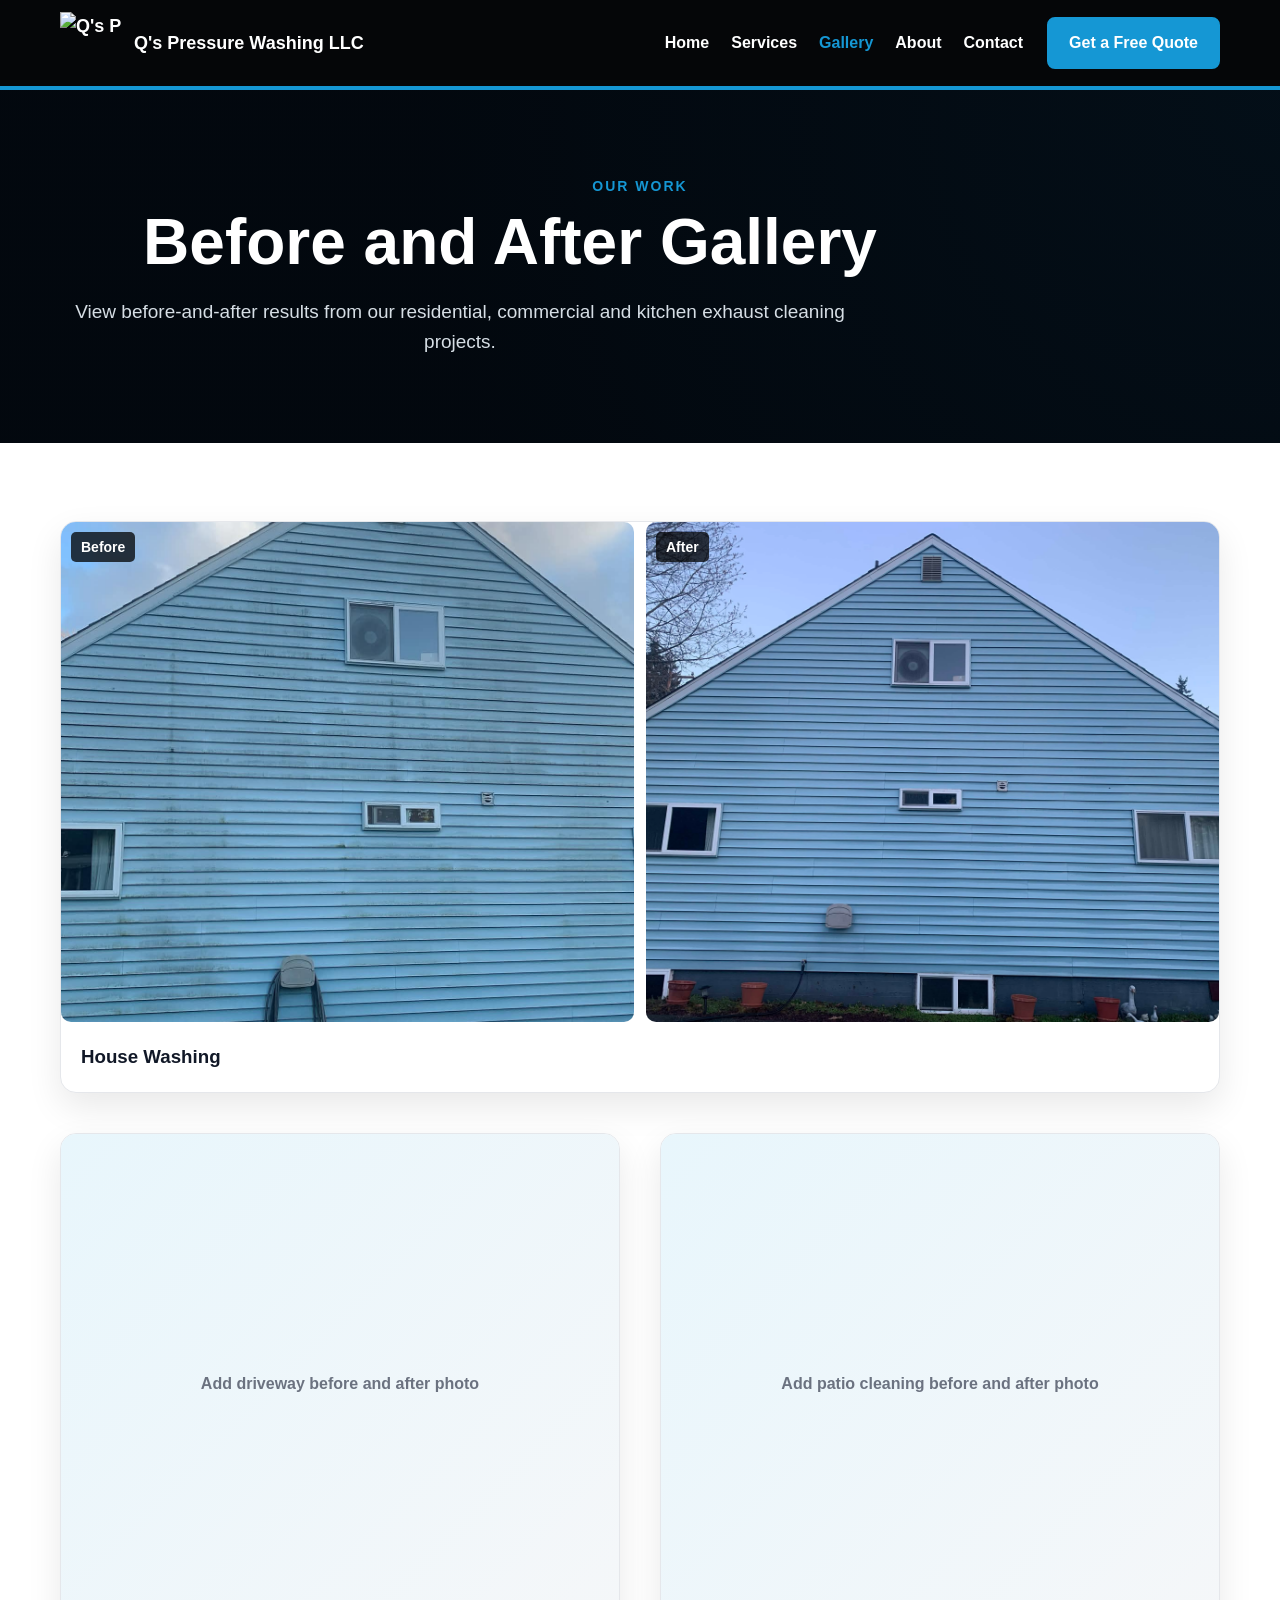
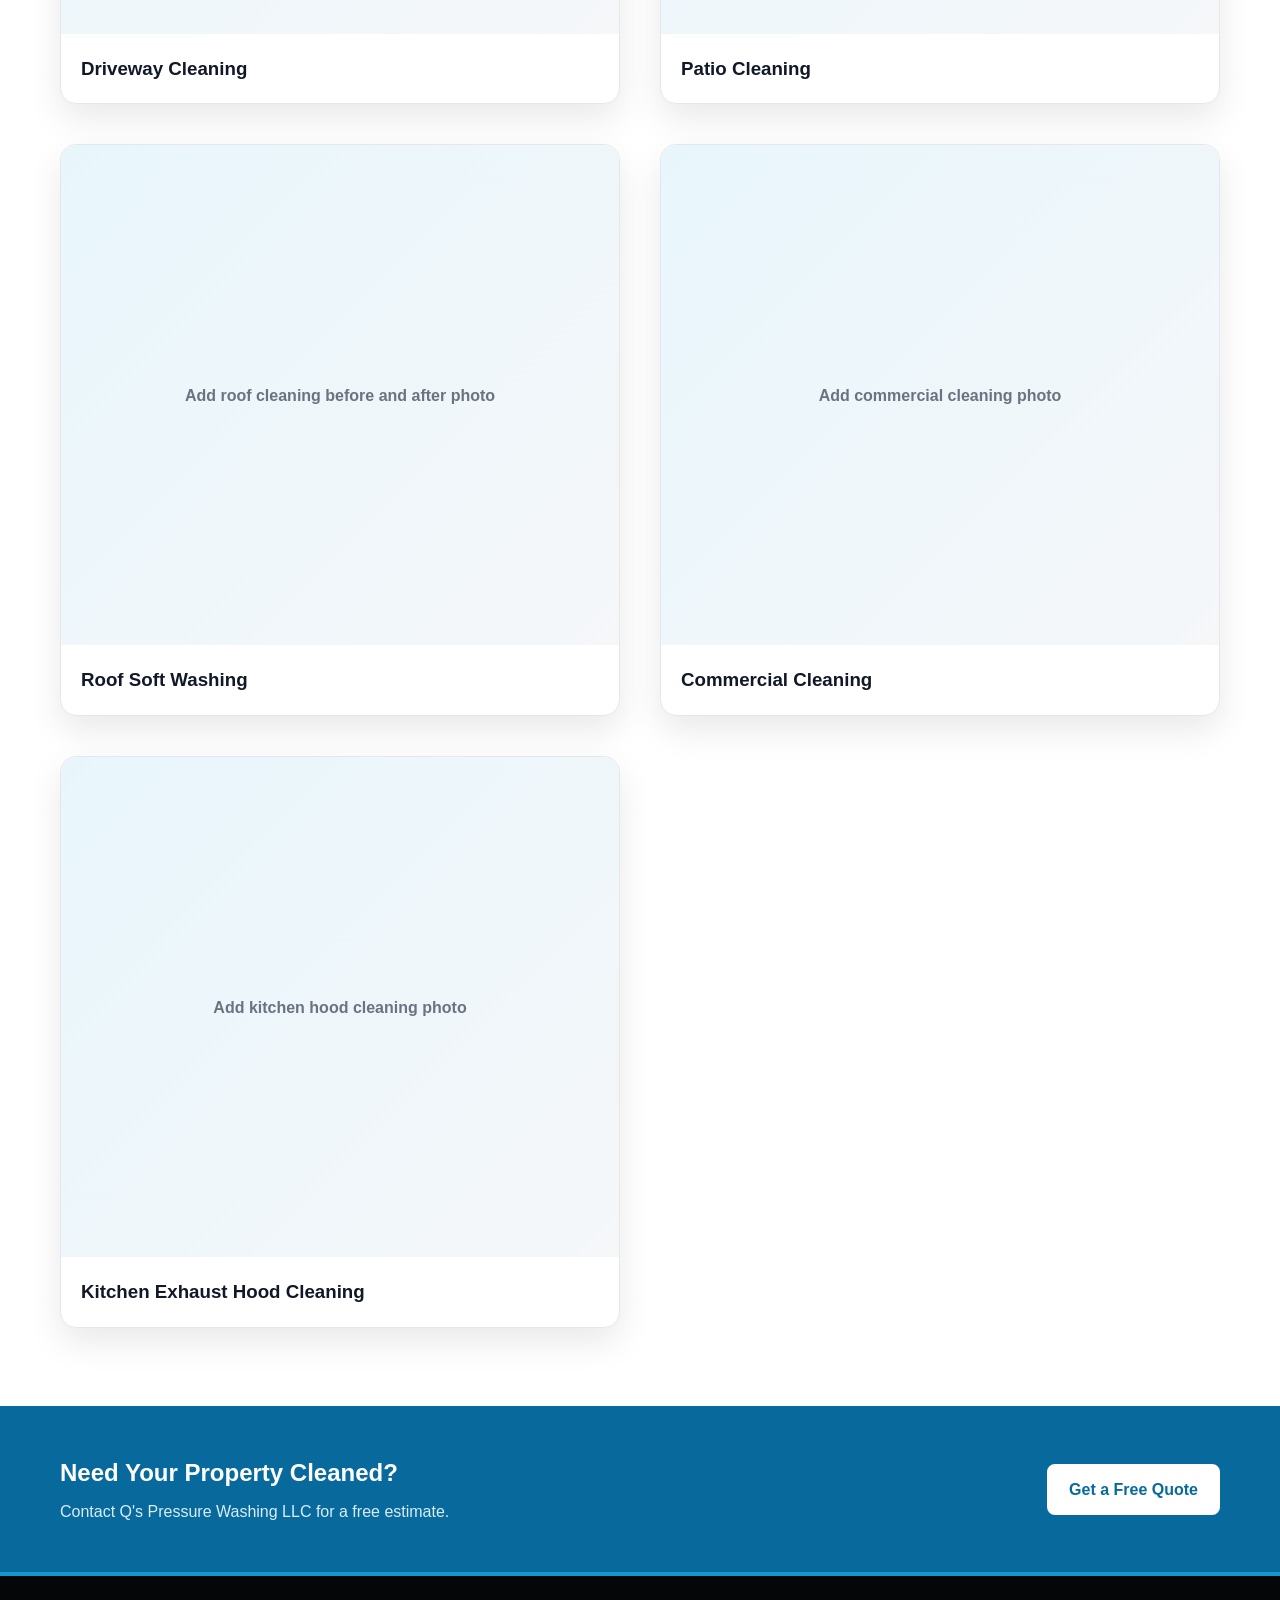
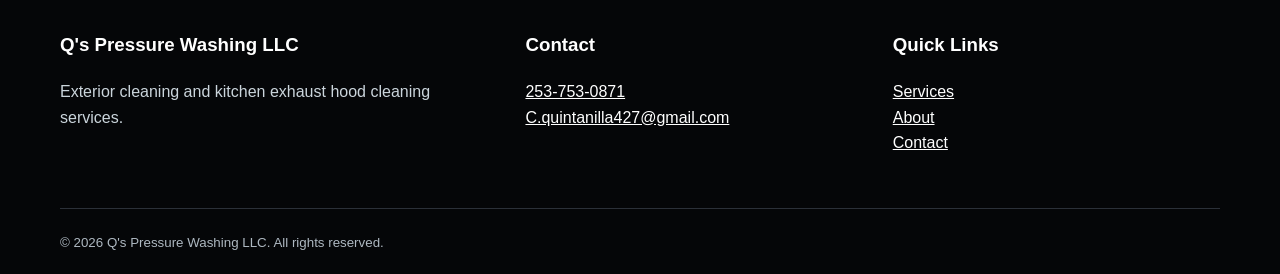
==== gallery.html @ d510ff69 "photo fix" ====
<!DOCTYPE html>
<html lang="en">
<head>
  <meta charset="UTF-8" />
  <meta name="viewport" content="width=device-width, initial-scale=1.0" />

  <title>Gallery | Q’s Pressure Washing LLC</title>

  <meta
    name="description"
    content="View residential, commercial, concrete and kitchen exhaust cleaning work from Q’s Pressure Washing LLC."
  />

  <link rel="stylesheet" href="styles.css" />
</head>

<body>

<header class="site-header">
  <div class="container nav-container">

    <a class="brand" href="index.html">
      <img src="images/logo.png" alt="Q's Pressure Washing LLC logo">
      <span>Q's Pressure Washing LLC</span>
    </a>

    <button class="menu-button" type="button">☰</button>

    <nav class="main-nav">
      <a href="index.html">Home</a>
      <a href="services.html">Services</a>
      <a class="active" href="gallery.html">Gallery</a>
      <a href="about.html">About</a>
      <a href="contact.html">Contact</a>
    </nav>

    <a class="btn primary header-quote" href="contact.html">
      Get a Free Quote
    </a>

  </div>
</header>

<main>

<section class="page-hero">
  <div class="container">
    <p class="eyebrow">OUR WORK</p>

    <h1>Before and After Gallery</h1>

    <p>
      View before-and-after results from our residential,
      commercial and kitchen exhaust cleaning projects.
    </p>
  </div>
</section>

<section class="section">

<div class="container">

<div class="gallery-grid">

    <!-- House Washing -->

    <article class="gallery-card">

        <div class="before-after">

            <div class="photo">
                <img
                    src="images/before-after/house-before.jpg"
                    alt="House before pressure washing">
                <span>Before</span>
            </div>

            <div class="photo">
                <img
                    src="images/before-after/house-after.jpg"
                    alt="House after pressure washing">
                <span>After</span>
            </div>

        </div>

        <h3>House Washing</h3>

    </article>

    <!-- Driveway -->

    <article class="gallery-card">

        <div class="gallery-placeholder">
            Add driveway before and after photo
        </div>

        <h3>Driveway Cleaning</h3>

    </article>

    <!-- Patio -->

    <article class="gallery-card">

        <div class="gallery-placeholder">
            Add patio cleaning before and after photo
        </div>

        <h3>Patio Cleaning</h3>

    </article>

    <!-- Roof -->

    <article class="gallery-card">

        <div class="gallery-placeholder">
            Add roof cleaning before and after photo
        </div>

        <h3>Roof Soft Washing</h3>

    </article>

    <!-- Commercial -->

    <article class="gallery-card">

        <div class="gallery-placeholder">
            Add commercial cleaning photo
        </div>

        <h3>Commercial Cleaning</h3>

    </article>

    <!-- Hood Cleaning -->

    <article class="gallery-card">

        <div class="gallery-placeholder">
            Add kitchen hood cleaning photo
        </div>

        <h3>Kitchen Exhaust Hood Cleaning</h3>

    </article>

</div>

</div>

</section>

<section class="cta-section">

<div class="container cta-content">

<div>
<h2>Need Your Property Cleaned?</h2>
<p>Contact Q's Pressure Washing LLC for a free estimate.</p>
</div>

<a class="btn primary" href="contact.html">
Get a Free Quote
</a>

</div>

</section>

</main>

<footer class="site-footer">

<div class="container footer-grid">

<div>
<h3>Q's Pressure Washing LLC</h3>
<p>
Exterior cleaning and kitchen exhaust hood cleaning services.
</p>
</div>

<div>
<h3>Contact</h3>

<p>
<a href="tel:2537530871">253-753-0871</a><br>

<a href="mailto:C.quintanilla427@gmail.com">
C.quintanilla427@gmail.com
</a>

</p>
</div>

<div>

<h3>Quick Links</h3>

<p>
<a href="services.html">Services</a><br>
<a href="about.html">About</a><br>
<a href="contact.html">Contact</a>
</p>

</div>

</div>

<div class="container footer-bottom">

<small>
© <span id="year"></span> Q's Pressure Washing LLC.
All rights reserved.
</small>

</div>

</footer>

<a class="mobile-call-button" href="tel:2537530871">
Call Now
</a>

<script src="script.js"></script>

</body>
</html>
---- styles.css ----
:root {
  --blue: #1597d4;
  --blue-dark: #086a9c;
  --blue-light: #e8f6fc;
  --black: #050608;
  --dark: #111827;
  --gray-dark: #374151;
  --gray: #6b7280;
  --gray-light: #e5e7eb;
  --background: #f5f7f9;
  --white: #ffffff;
  --shadow: 0 14px 35px rgba(0, 0, 0, 0.09);
}

* {
  box-sizing: border-box;
}

html {
  scroll-behavior: smooth;
}

body {
  margin: 0;
  background: var(--white);
  color: var(--dark);
  font-family: Arial, Helvetica, sans-serif;
  line-height: 1.6;
}

img {
  max-width: 100%;
  display: block;
}

a {
  color: inherit;
}

button,
input,
select,
textarea {
  font: inherit;
}

.container {
  width: min(1160px, 92%);
  margin: 0 auto;
}

.site-header {
  position: sticky;
  top: 0;
  z-index: 1000;
  background: var(--black);
  border-bottom: 4px solid var(--blue);
}

.nav-container {
  min-height: 86px;
  display: flex;
  align-items: center;
  gap: 24px;
}

.brand {
  display: flex;
  align-items: center;
  gap: 12px;
  color: var(--white);
  font-size: 18px;
  font-weight: 800;
  text-decoration: none;
  white-space: nowrap;
}

.brand img {
  width: 62px;
  height: 62px;
  object-fit: contain;
}

.main-nav {
  display: flex;
  align-items: center;
  gap: 22px;
  margin-left: auto;
}

.main-nav a {
  color: var(--white);
  font-weight: 700;
  text-decoration: none;
  transition: color 0.2s ease;
}

.main-nav a:hover,
.main-nav a.active {
  color: var(--blue);
}

.menu-button {
  display: none;
  margin-left: auto;
  padding: 8px 12px;
  border: 1px solid var(--gray-dark);
  border-radius: 8px;
  background: transparent;
  color: var(--white);
  font-size: 26px;
  cursor: pointer;
}

.btn {
  display: inline-flex;
  align-items: center;
  justify-content: center;
  min-height: 48px;
  padding: 11px 20px;
  border: 2px solid var(--blue);
  border-radius: 8px;
  background: transparent;
  color: var(--blue);
  font-weight: 800;
  text-align: center;
  text-decoration: none;
  cursor: pointer;
  transition:
    background 0.2s ease,
    border-color 0.2s ease,
    color 0.2s ease,
    transform 0.2s ease;
}

.btn:hover {
  transform: translateY(-1px);
}

.btn.primary {
  background: var(--blue);
  color: var(--white);
}

.btn.primary:hover {
  background: var(--blue-dark);
  border-color: var(--blue-dark);
}

.btn.secondary {
  border-color: var(--white);
  color: var(--white);
}

.btn.secondary:hover {
  background: var(--white);
  color: var(--black);
}

.full-width {
  width: 100%;
}

.header-quote {
  white-space: nowrap;
}

.hero {
  min-height: 680px;
  display: flex;
  align-items: center;
  background:
    linear-gradient(rgba(2, 8, 15, 0.87), rgba(2, 8, 15, 0.87)),
    radial-gradient(circle at top right, #124b68, #050608 60%);
  color: var(--white);
}

.hero-grid {
  display: grid;
  grid-template-columns: 1.25fr 0.75fr;
  align-items: center;
  gap: 60px;
  padding: 90px 0;
}

.hero-content h1 {
  max-width: 820px;
  margin: 0 0 24px;
  font-size: clamp(42px, 6vw, 72px);
  line-height: 1.05;
}

.hero-text {
  max-width: 760px;
  margin-bottom: 30px;
  color: #d6dee5;
  font-size: 20px;
}

.eyebrow {
  margin: 0 0 10px;
  color: var(--blue);
  font-size: 14px;
  font-weight: 900;
  letter-spacing: 2px;
  text-transform: uppercase;
}

.button-row {
  display: flex;
  flex-wrap: wrap;
  gap: 14px;
}

.trust-row {
  display: flex;
  flex-wrap: wrap;
  gap: 10px 24px;
  margin-top: 32px;
  color: #d6dee5;
  font-weight: 700;
}

.trust-row span::before {
  content: "✓";
  margin-right: 8px;
  color: var(--blue);
}

.hero-logo-card {
  padding: 30px;
  border: 2px solid rgba(21, 151, 212, 0.5);
  border-radius: 24px;
  background: rgba(0, 0, 0, 0.55);
  box-shadow: var(--shadow);
}

.hero-logo-card img {
  width: 100%;
  max-height: 500px;
  object-fit: contain;
}

.page-hero {
    text-align: center;
  padding: 85px 0;
  background:
    linear-gradient(rgba(2, 8, 15, 0.9), rgba(2, 8, 15, 0.9)),
    radial-gradient(circle at top right, #124b68, #050608 65%);
  color: var(--white);
}

.page-hero h1 {
  max-width: 900px;
  margin: 0 0 16px;
  font-size: clamp(40px, 6vw, 64px);
  line-height: 1.1;
}

.page-hero p:last-child {
  max-width: 800px;
  margin-bottom: 0;
  color: #d6dee5;
  font-size: 19px;
}

.section {
  padding: 78px 0;
}

.section-heading {
  max-width: 820px;
  margin-bottom: 40px;
}

.section-heading h2 {
  margin: 0 0 14px;
  font-size: clamp(32px, 4vw, 46px);
  line-height: 1.15;
}

.section-heading p:last-child {
  color: var(--gray);
  font-size: 18px;
}

.service-grid {
  display: grid;
  grid-template-columns: repeat(4, 1fr);
  gap: 22px;
}

.card {
  padding: 28px;
  border: 1px solid var(--gray-light);
  border-radius: 16px;
  background: var(--white);
  box-shadow: var(--shadow);
}

.card h2,
.card h3 {
  margin-top: 0;
  line-height: 1.25;
}

.service-card {
  position: relative;
  overflow: hidden;
}

.service-number {
  margin-bottom: 18px;
  color: var(--blue);
  font-size: 32px;
  font-weight: 900;
}

.service-card::after {
  content: "";
  position: absolute;
  right: -45px;
  bottom: -45px;
  width: 110px;
  height: 110px;
  border-radius: 50%;
  background: var(--blue-light);
}

.center {
  margin-top: 34px;
  text-align: center;
}

.dark-section {
  background: var(--black);
  color: var(--white);
}

.light-heading p:last-child {
  color: #d6dee5;
}

.benefit-grid {
  display: grid;
  grid-template-columns: repeat(4, 1fr);
  gap: 22px;
}

.benefit {
  padding: 26px 0;
  border-top: 3px solid var(--blue);
}

.benefit h3 {
  margin-top: 0;
}

.benefit p {
  color: #cfd8df;
}

.split-section {
  display: grid;
  grid-template-columns: 1.25fr 0.75fr;
  gap: 50px;
  align-items: start;
}

.check-list {
  padding: 0;
  list-style: none;
}

.check-list li {
  position: relative;
  margin-bottom: 10px;
  padding-left: 28px;
}

.check-list li::before {
  content: "✓";
  position: absolute;
  left: 0;
  color: var(--blue);
  font-weight: 900;
}

.quote-box {
  padding: 34px;
  border-radius: 18px;
  background: var(--black);
  color: var(--white);
  box-shadow: var(--shadow);
}

.quote-box h2 {
  margin-top: 0;
}

.quote-box .btn + .btn {
  margin-top: 12px;
}

.services-list {
  display: grid;
  gap: 24px;
}

.detail-card h2 {
  padding-bottom: 14px;
  border-bottom: 2px solid var(--blue);
}

.two-column-list {
  display: grid;
  grid-template-columns: repeat(2, 1fr);
  gap: 9px 30px;
  padding-left: 22px;
}

.light-section {
  background: var(--background);
}

.about-grid {
  display: grid;
  grid-template-columns: 1.2fr 0.8fr;
  gap: 55px;
  align-items: center;
}

.about-grid h2 {
  margin-top: 0;
  font-size: clamp(32px, 4vw, 46px);
  line-height: 1.15;
}

.about-logo {
  padding: 26px;
  border-radius: 20px;
  background: var(--black);
  box-shadow: var(--shadow);
}

.gallery-grid {
  display: grid;
  grid-template-columns: repeat(2, minmax(0, 1fr));
  gap: 40px;
}
.gallery-card:first-child {
    grid-column: 1 / -1;
}

.gallery-card {
  overflow: hidden;
  border: 1px solid var(--gray-light);
  border-radius: 16px;
  background: var(--white);
  box-shadow: var(--shadow);
}

.gallery-card h3 {
  margin: 0;
  padding: 20px;
}

.gallery-card > img {
  width: 100%;
  height: 300px;
  object-fit: cover;
}

.gallery-placeholder {
  min-height: 500px;
  display: flex;
  align-items: center;
  justify-content: center;
  padding: 30px;
  background:
    linear-gradient(
      135deg,
      var(--blue-light),
      var(--background)
    );
  color: var(--gray);
  font-weight: 800;
  text-align: center;
}

.gallery-note {
  margin-top: 50px;
  padding: 30px;
  border-left: 5px solid var(--blue);
  background: var(--background);
}

.gallery-card {
    min-width: 0;
}


  /* ===========================
     Before/After
=========================== */

.before-after {
    display: grid;
    grid-template-columns: 1fr 1fr;
    gap: 12px;
    width: 100%;

}

.photo {
    position: relative;
    overflow: hidden;
    border-radius: 10px;
}

.photo img {
    width: 100%;
    height: 500px;
    object-fit: cover;
    display: block;
}

.photo span {
    position: absolute;
    top: 10px;
    left: 10px;
    background: rgba(0, 0, 0, 0.75);
    color: white;
    padding: 4px 10px;
    border-radius: 5px;
    font-size: 14px;
    font-weight: bold;
}

pre {
  overflow-x: auto;
  padding: 18px;
  border-radius: 8px;
  background: var(--black);
  color: var(--white);
}

.contact-grid {
  display: grid;
  grid-template-columns: 1.2fr 0.8fr;
  gap: 26px;
  align-items: start;
}

.contact-sidebar {
  display: grid;
  gap: 22px;
}

.contact-item {
  display: flex;
  flex-direction: column;
  margin-bottom: 20px;
}

.contact-item a {
  color: var(--blue-dark);
  overflow-wrap: anywhere;
}

.contact-call-card {
  background: var(--black);
  color: var(--white);
}

form {
  display: grid;
}

label {
  margin: 17px 0 6px;
  font-weight: 800;
}

input,
select,
textarea {
  width: 100%;
  padding: 13px 14px;
  border: 1px solid #c7cdd3;
  border-radius: 8px;
  background: var(--white);
  color: var(--dark);
}

input:focus,
select:focus,
textarea:focus {
  outline: 3px solid rgba(21, 151, 212, 0.18);
  border-color: var(--blue);
}

textarea {
  min-height: 170px;
  margin-bottom: 20px;
  resize: vertical;
}

.cta-section {
  padding: 48px 0;
  background: var(--blue-dark);
  color: var(--white);
}

.cta-content {
  display: flex;
  align-items: center;
  justify-content: space-between;
  gap: 30px;
}

.cta-content h2 {
  margin: 0 0 6px;
}

.cta-content p {
  margin: 0;
  color: #d9edf7;
}

.cta-content .btn.primary {
  border-color: var(--white);
  background: var(--white);
  color: var(--blue-dark);
  white-space: nowrap;
}

.site-footer {
  padding: 54px 0 20px;
  background: var(--black);
  color: var(--white);
  border-top: 4px solid var(--blue);
}

.footer-grid {
  display: grid;
  grid-template-columns: 1.3fr 1fr 1fr;
  gap: 40px;
}

.site-footer h3 {
  margin-top: 0;
}

.site-footer p {
  color: #cbd5dc;
}

.site-footer a {
  color: var(--white);
}

.footer-bottom {
  margin-top: 36px;
  padding-top: 20px;
  border-top: 1px solid #2b3038;
  color: #aeb8c1;
}

.mobile-call-button {
  display: none;
}

@media (max-width: 1050px) {
  .header-quote {
    display: none;
  }

  .service-grid,
  .benefit-grid {
    grid-template-columns: repeat(2, 1fr);
  }

  .hero-grid,
  .split-section,
  .about-grid,
  .contact-grid {
    grid-template-columns: 1fr;
  }

  .hero-logo-card {
    max-width: 600px;
  }
}

@media (max-width: 780px) {
  body {
    padding-bottom: 64px;
  }

  .nav-container {
    flex-wrap: wrap;
  }

  .menu-button {
    display: block;
  }

  .main-nav {
    display: none;
    width: 100%;
    margin-left: 0;
    padding: 14px 0 20px;
    flex-direction: column;
    align-items: flex-start;
  }

  .main-nav.open {
    display: flex;
  }

  .hero {
    min-height: auto;
  }

  .hero-grid {
    padding: 70px 0;
  }

  .hero-content h1 {
    font-size: 44px;
  }

  .gallery-grid {
    grid-template-columns: repeat(2, 1fr);
  }

  .two-column-list {
    grid-template-columns: 1fr;
  }

  .cta-content {
    flex-direction: column;
    align-items: flex-start;
  }

  .footer-grid {
    grid-template-columns: 1fr;
  }

  .mobile-call-button {
    position: fixed;
    right: 14px;
    bottom: 12px;
    left: 14px;
    z-index: 1200;
    display: flex;
    align-items: center;
    justify-content: center;
    min-height: 50px;
    border-radius: 9px;
    background: var(--blue);
    color: var(--white);
    font-weight: 900;
    text-decoration: none;
    box-shadow: 0 8px 24px rgba(0, 0, 0, 0.25);
  }
}

@media (max-width: 560px) {
  .brand span {
    display: none;
  }

  .brand img {
    width: 58px;
    height: 58px;
  }

  .hero-content h1 {
    font-size: 37px;
  }

  .hero-text {
    font-size: 18px;
  }

  .button-row {
    flex-direction: column;
  }

  .button-row .btn {
    width: 100%;
  }

  .service-grid,
  .benefit-grid,
  .gallery-grid {
    grid-template-columns: 1fr;
  }

  .section {
    padding: 58px 0;
  }

  .card {
    padding: 22px;
  }

  .before-after {
    grid-template-columns: 1fr;
  }
}
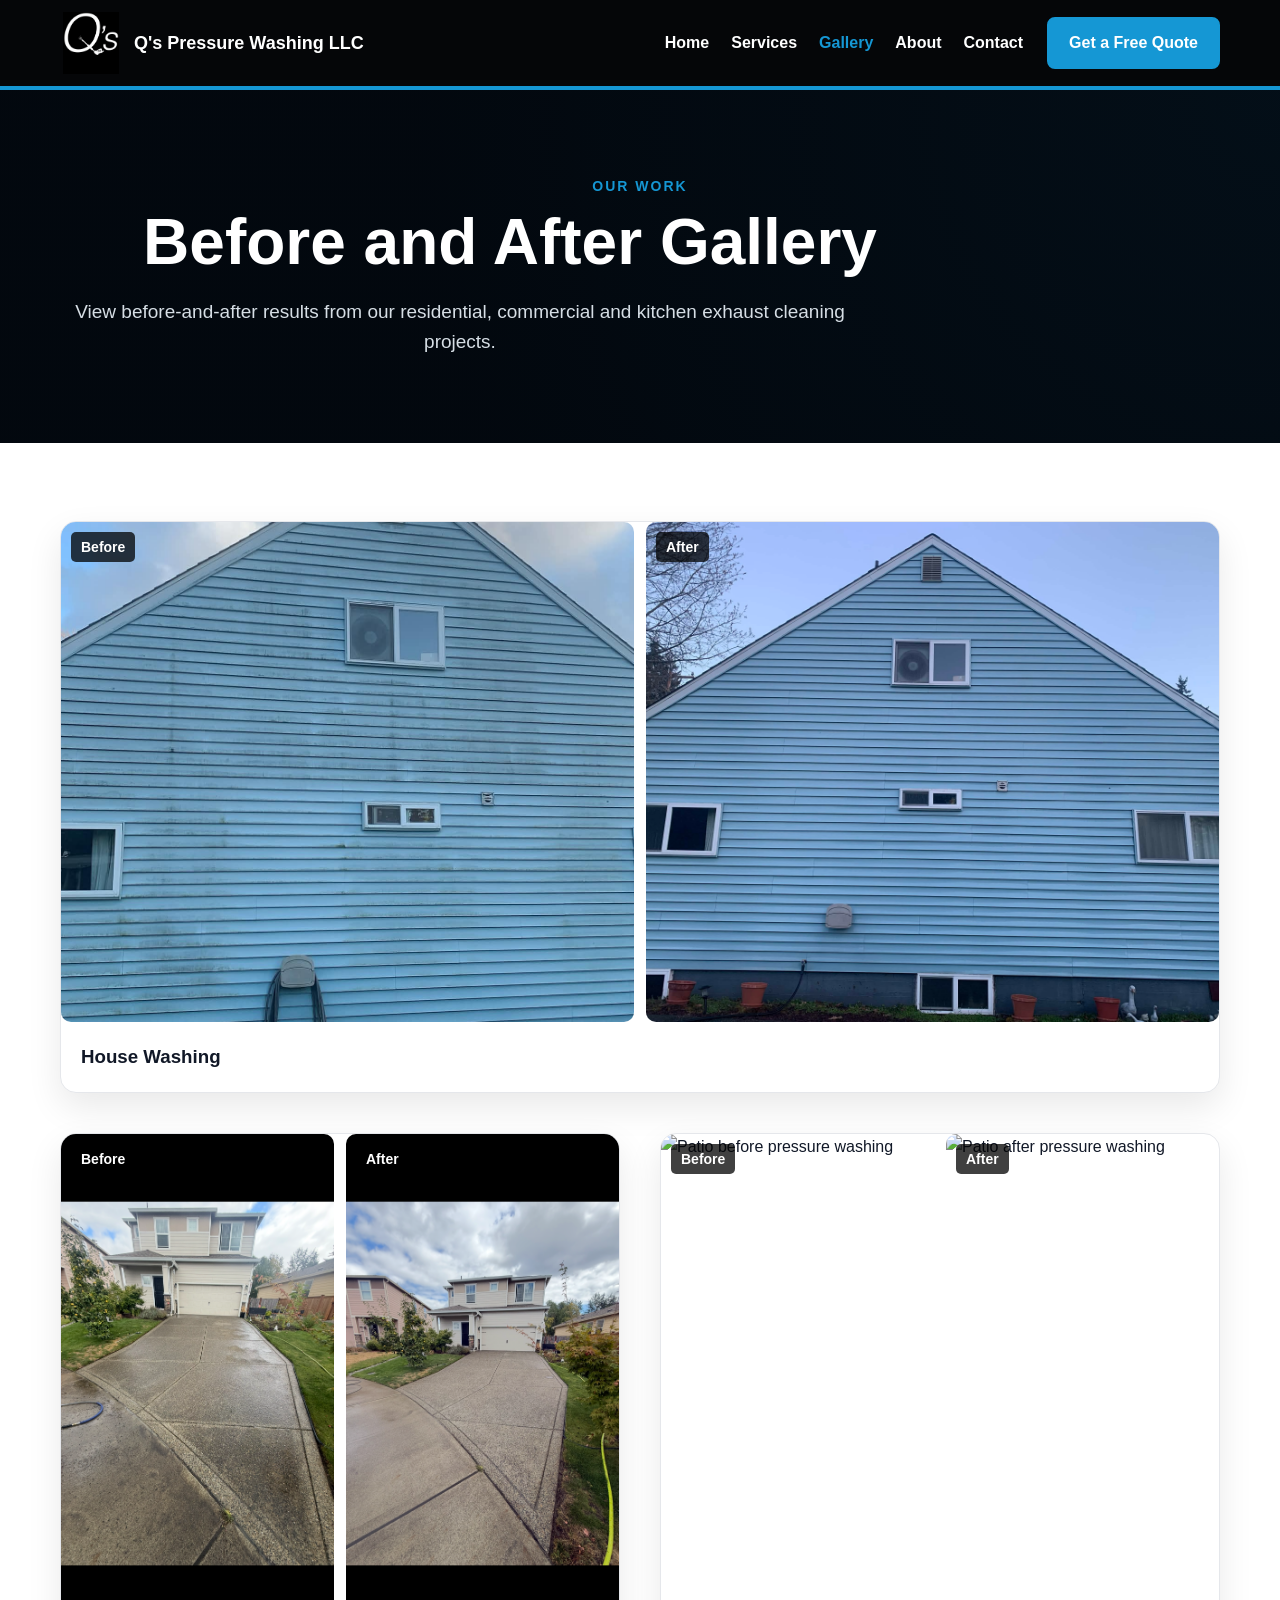
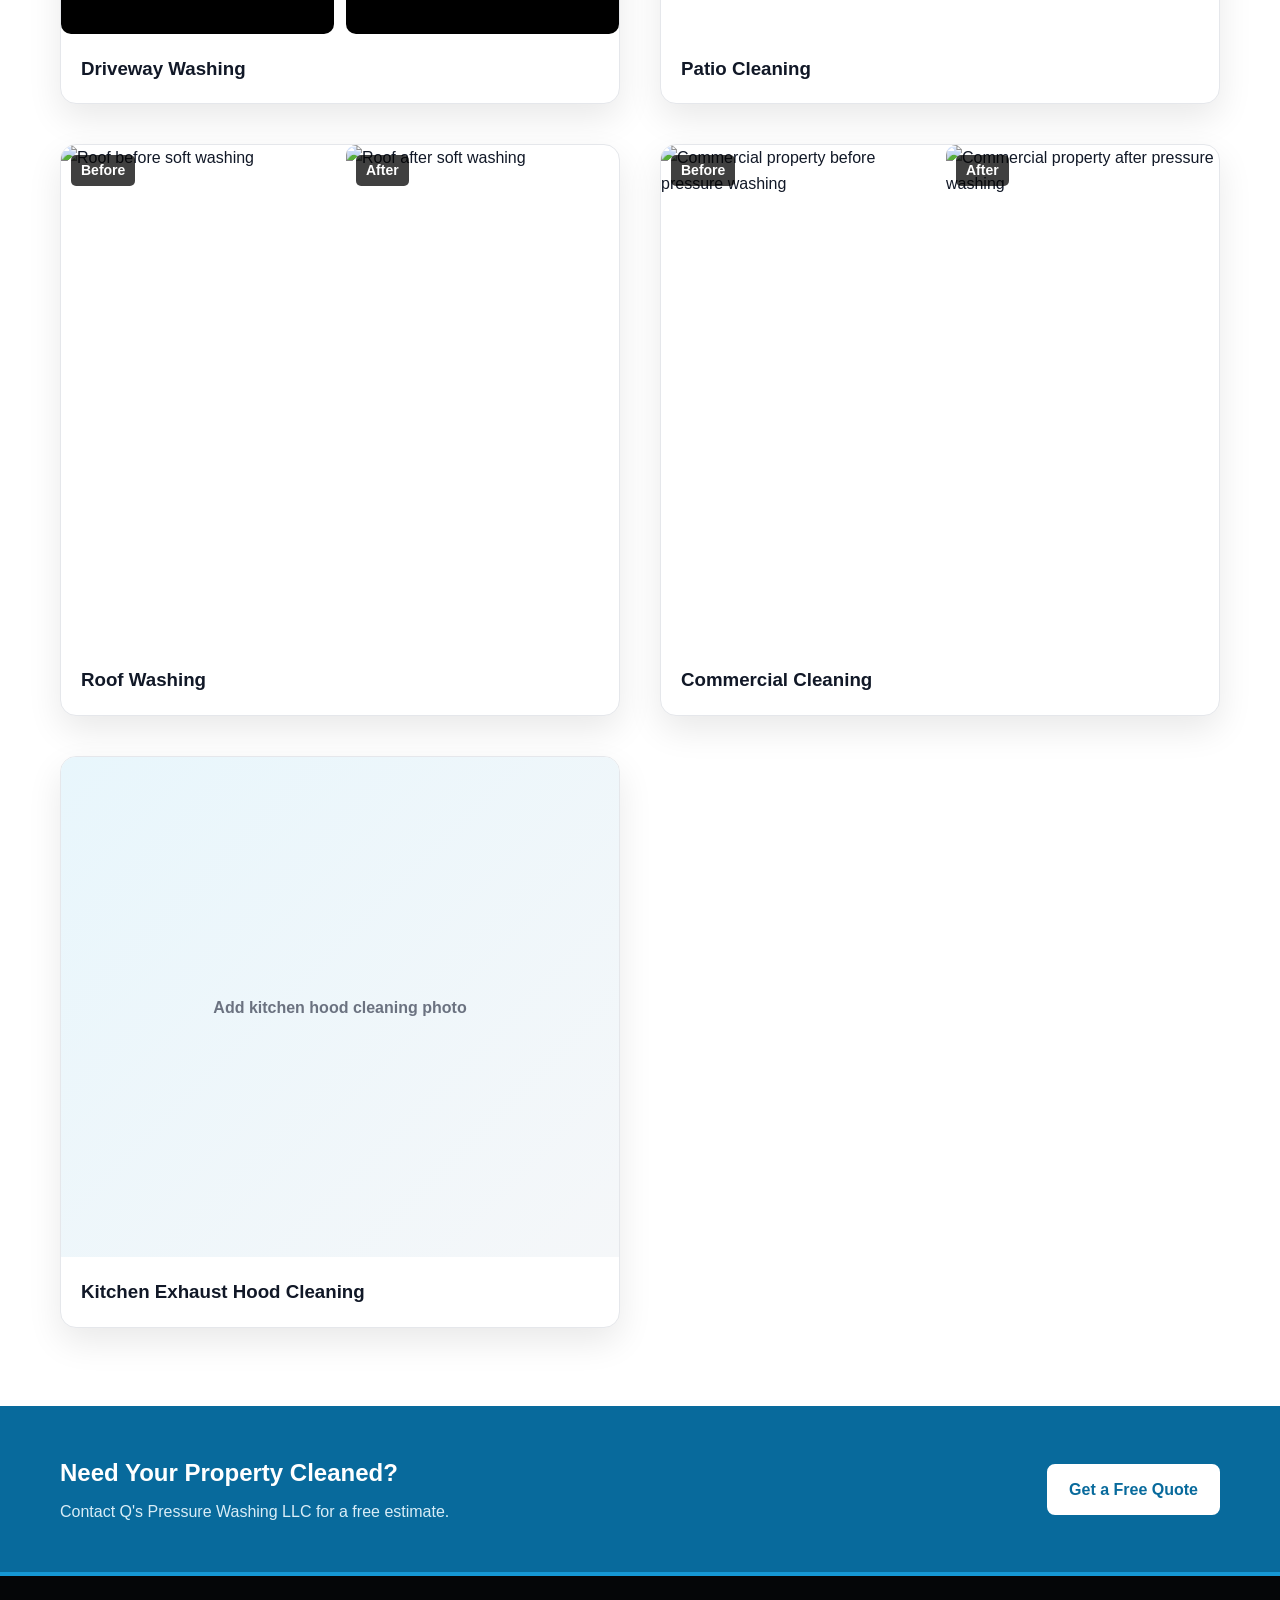
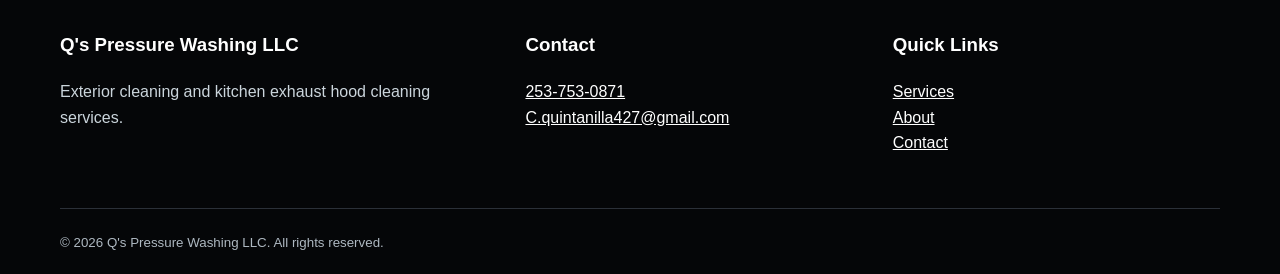
==== commit ff2e4014: "gallery update" ====
--- a/gallery.html
+++ b/gallery.html
@@ -88,53 +88,105 @@
 
     </article>
 
-    <!-- Driveway -->
-
-    <article class="gallery-card">
-
-        <div class="gallery-placeholder">
-            Add driveway before and after photo
-        </div>
-
-        <h3>Driveway Cleaning</h3>
-
-    </article>
-
-    <!-- Patio -->
-
-    <article class="gallery-card">
-
-        <div class="gallery-placeholder">
-            Add patio cleaning before and after photo
-        </div>
-
-        <h3>Patio Cleaning</h3>
-
-    </article>
-
-    <!-- Roof -->
-
-    <article class="gallery-card">
-
-        <div class="gallery-placeholder">
-            Add roof cleaning before and after photo
-        </div>
-
-        <h3>Roof Soft Washing</h3>
-
-    </article>
-
-    <!-- Commercial -->
-
-    <article class="gallery-card">
-
-        <div class="gallery-placeholder">
-            Add commercial cleaning photo
-        </div>
-
-        <h3>Commercial Cleaning</h3>
-
-    </article>
+    <!-- Driveway Washing -->
+
+<article class="gallery-card">
+
+    <div class="before-after">
+
+        <div class="photo">
+            <img
+                src="images/before-after/driveBefore.png"
+                alt="Driveway before pressure washing">
+            <span>Before</span>
+        </div>
+
+        <div class="photo">
+            <img
+                src="images/before-after/driveAfter.png"
+                alt="Driveway after pressure washing">
+            <span>After</span>
+        </div>
+
+    </div>
+
+    <h3>Driveway Washing</h3>
+</article>
+
+    <!-- Patio Washing -->
+
+<article class="gallery-card">
+
+    <div class="before-after">
+
+        <div class="photo">
+            <img
+                src="images/before-after/patioBefore.png"
+                alt="Patio before pressure washing">
+            <span>Before</span>
+        </div>
+
+        <div class="photo">
+            <img
+                src="images/before-after/patioAfter.png"
+                alt="Patio after pressure washing">
+            <span>After</span>
+        </div>
+
+    </div>
+
+    <h3>Patio Cleaning</h3>
+</article>
+
+    <!-- Roof Washing -->
+
+<article class="gallery-card">
+
+    <div class="before-after">
+
+        <div class="photo">
+            <img
+                src="images/before-after/roofBefore.png"
+                alt="Roof before soft washing">
+            <span>Before</span>
+        </div>
+
+        <div class="photo">
+            <img
+                src="images/before-after/roofAfter.png"
+                alt="Roof after soft washing">
+            <span>After</span>
+        </div>
+
+    </div>
+
+    <h3>Roof Washing</h3>
+</article>
+
+    <!-- Commercial Washing -->
+
+<article class="gallery-card">
+
+    <div class="before-after">
+
+        <div class="photo">
+            <img
+                src="images/before-after/comBefore.png"
+                alt="Commercial property before pressure washing">
+            <span>Before</span>
+        </div>
+
+        <div class="photo">
+            <img
+                src="images/before-after/comAfter.png"
+                alt="Commercial property after pressure washing">
+            <span>After</span>
+        </div>
+
+    </div>
+
+    <h3>Commercial Cleaning</h3>
+</article>
 
     <!-- Hood Cleaning -->
 
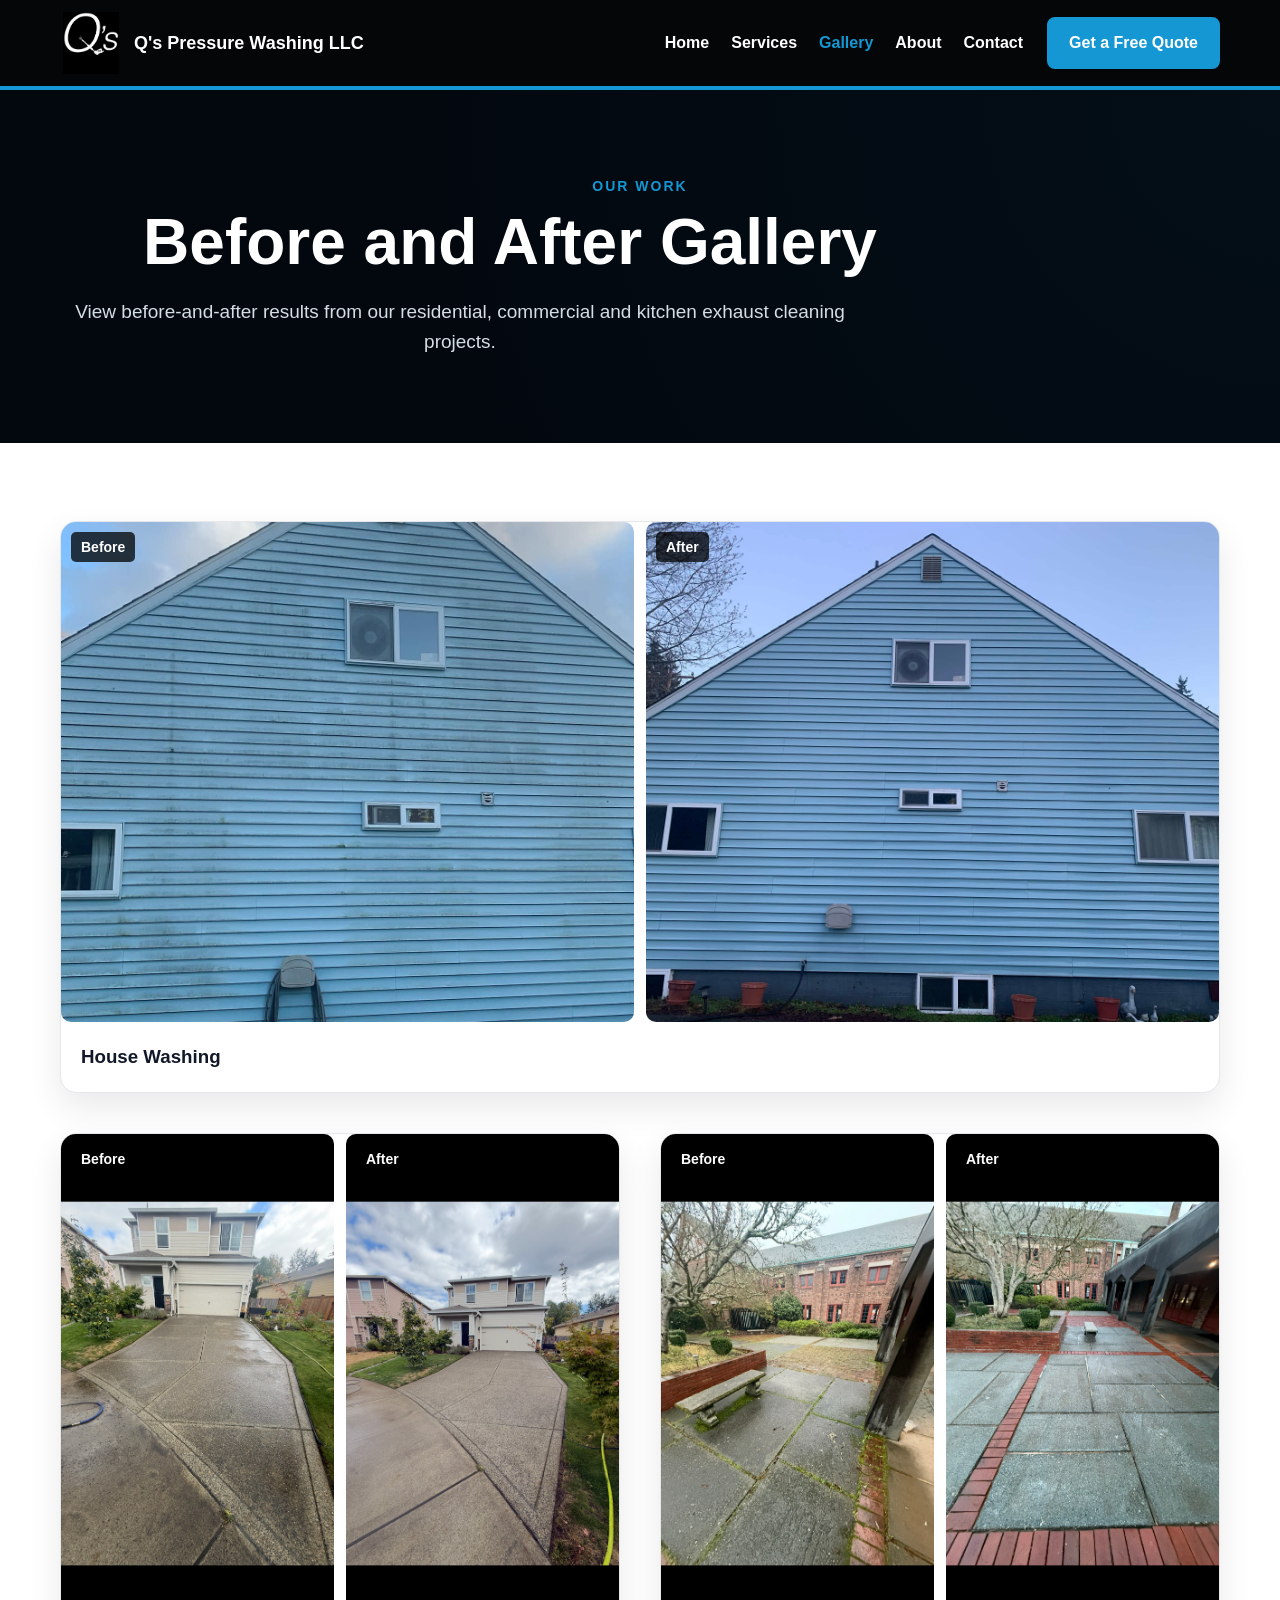
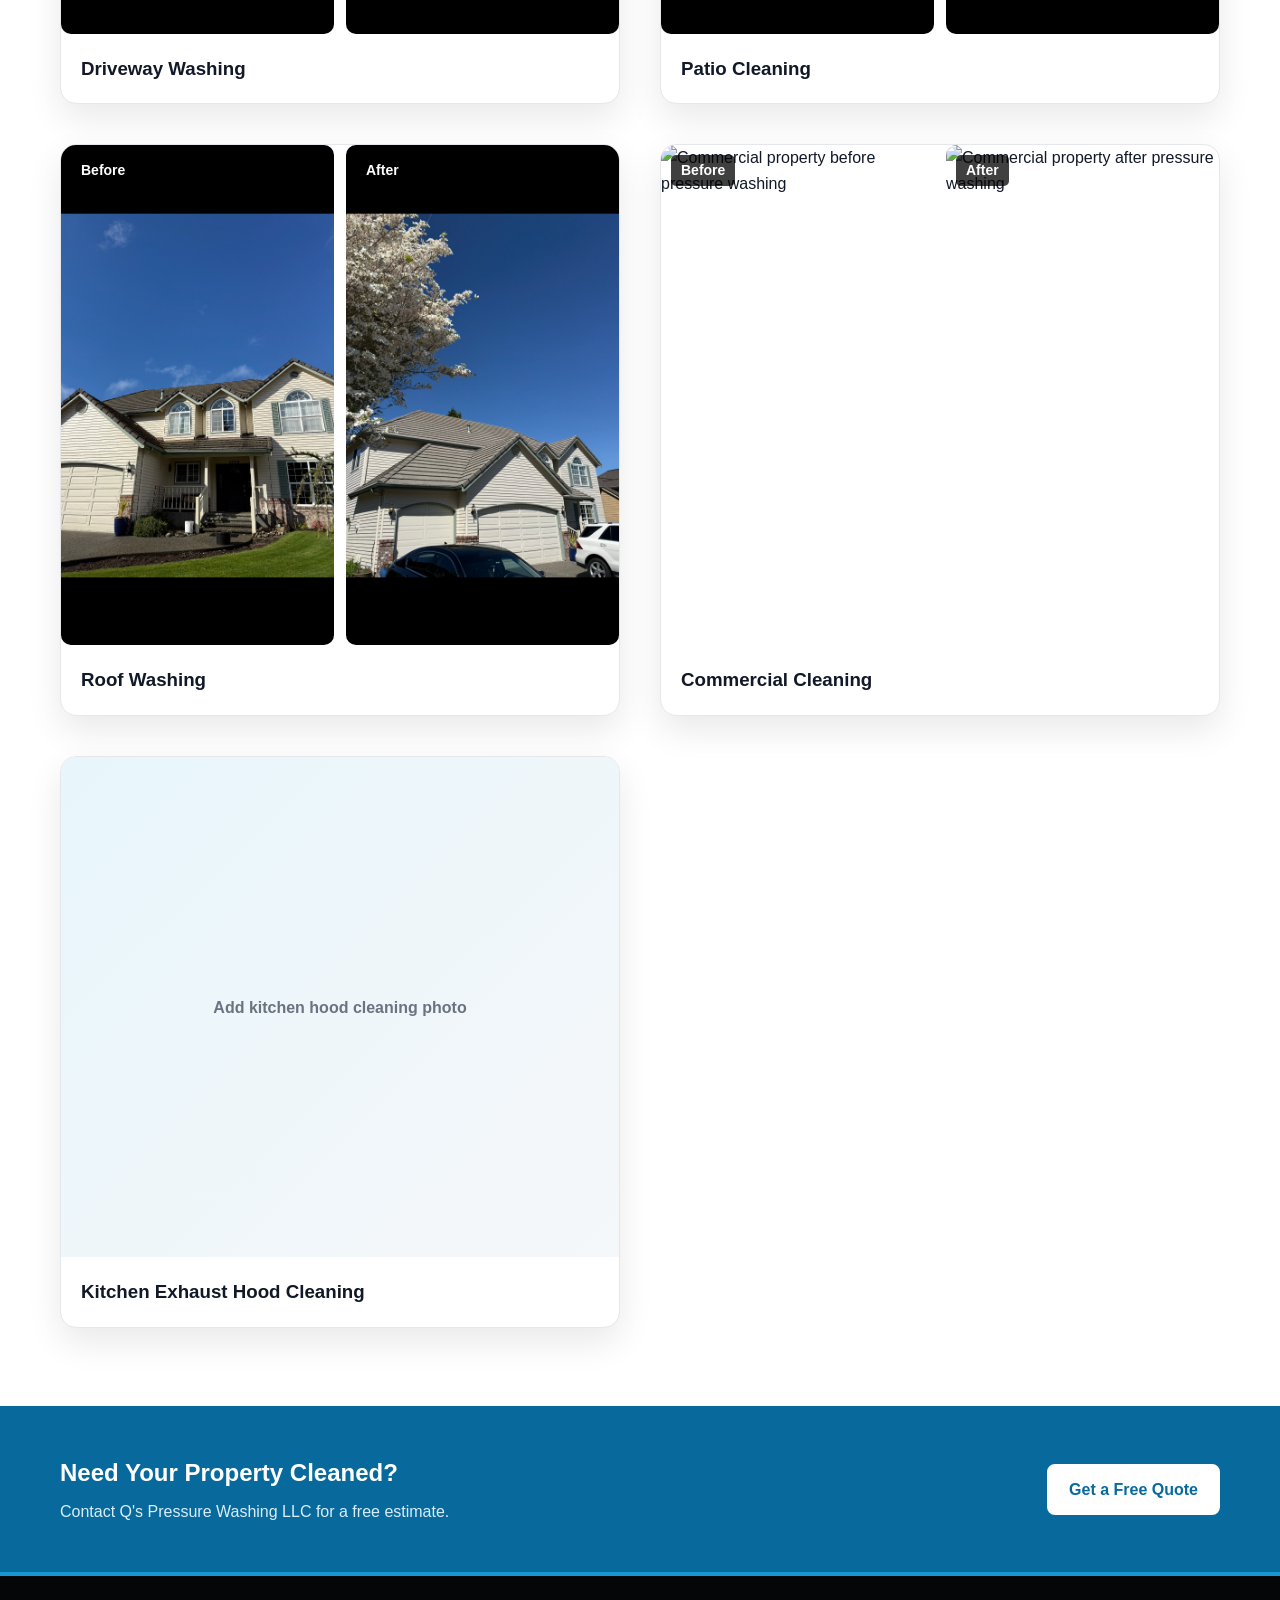
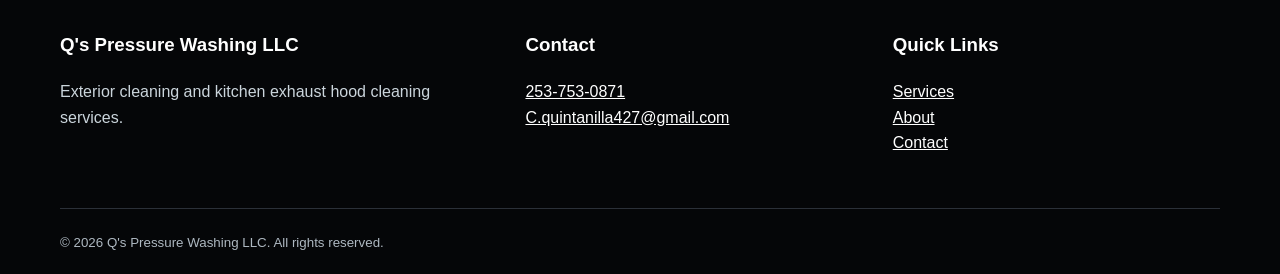
==== commit a30b757f: "update" ====
--- a/gallery.html
+++ b/gallery.html
@@ -4,11 +4,11 @@
   <meta charset="UTF-8" />
   <meta name="viewport" content="width=device-width, initial-scale=1.0" />
 
-  <title>Gallery | Q’s Pressure Washing LLC</title>
+  <title>Gallery | Q's Pressure Washing LLC</title>
 
   <meta
     name="description"
-    content="View residential, commercial, concrete and kitchen exhaust cleaning work from Q’s Pressure Washing LLC."
+    content="View residential, commercial, concrete and kitchen exhaust cleaning work from Q's Pressure Washing LLC."
   />
 
   <link rel="stylesheet" href="styles.css" />
@@ -16,269 +16,299 @@
 
 <body>
 
-<header class="site-header">
-  <div class="container nav-container">
-
-    <a class="brand" href="index.html">
-      <img src="images/logo.png" alt="Q's Pressure Washing LLC logo">
-      <span>Q's Pressure Washing LLC</span>
-    </a>
-
-    <button class="menu-button" type="button">☰</button>
-
-    <nav class="main-nav">
-      <a href="index.html">Home</a>
-      <a href="services.html">Services</a>
-      <a class="active" href="gallery.html">Gallery</a>
-      <a href="about.html">About</a>
-      <a href="contact.html">Contact</a>
-    </nav>
-
-    <a class="btn primary header-quote" href="contact.html">
-      Get a Free Quote
-    </a>
-
-  </div>
-</header>
-
-<main>
-
-<section class="page-hero">
-  <div class="container">
-    <p class="eyebrow">OUR WORK</p>
-
-    <h1>Before and After Gallery</h1>
-
-    <p>
-      View before-and-after results from our residential,
-      commercial and kitchen exhaust cleaning projects.
-    </p>
-  </div>
-</section>
-
-<section class="section">
-
-<div class="container">
-
-<div class="gallery-grid">
-
-    <!-- House Washing -->
-
-    <article class="gallery-card">
-
-        <div class="before-after">
-
-            <div class="photo">
-                <img
-                    src="images/before-after/house-before.jpg"
-                    alt="House before pressure washing">
-                <span>Before</span>
-            </div>
-
-            <div class="photo">
-                <img
-                    src="images/before-after/house-after.jpg"
-                    alt="House after pressure washing">
-                <span>After</span>
-            </div>
+  <header class="site-header">
+    <div class="container nav-container">
+
+      <a class="brand" href="index.html">
+        <img
+          src="images/logo.png"
+          alt="Q's Pressure Washing LLC logo"
+        />
+        <span>Q's Pressure Washing LLC</span>
+      </a>
+
+      <button class="menu-button" type="button">
+        ☰
+      </button>
+
+      <nav class="main-nav">
+        <a href="index.html">Home</a>
+        <a href="services.html">Services</a>
+        <a class="active" href="gallery.html">Gallery</a>
+        <a href="about.html">About</a>
+        <a href="contact.html">Contact</a>
+      </nav>
+
+      <a class="btn primary header-quote" href="contact.html">
+        Get a Free Quote
+      </a>
+
+    </div>
+  </header>
+
+  <main>
+
+    <section class="page-hero">
+      <div class="container">
+
+        <p class="eyebrow">OUR WORK</p>
+
+        <h1>Before and After Gallery</h1>
+
+        <p>
+          View before-and-after results from our residential,
+          commercial and kitchen exhaust cleaning projects.
+        </p>
+
+      </div>
+    </section>
+
+    <section class="section">
+      <div class="container">
+
+        <div class="gallery-grid">
+
+          <!-- House Washing -->
+
+          <article class="gallery-card">
+
+            <div class="before-after">
+
+              <div class="photo">
+                <img
+                  src="images/before-after/house-before.jpg"
+                  alt="House before pressure washing"
+                />
+                <span>Before</span>
+              </div>
+
+              <div class="photo">
+                <img
+                  src="images/before-after/house-after.jpg"
+                  alt="House after pressure washing"
+                />
+                <span>After</span>
+              </div>
+
+            </div>
+
+            <h3>House Washing</h3>
+
+          </article>
+
+
+          <!-- Driveway Washing -->
+
+          <article class="gallery-card">
+
+            <div class="before-after">
+
+              <div class="photo">
+                <img
+                  src="images/before-after/driveBefore.jpg"
+                  alt="Driveway before pressure washing"
+                />
+                <span>Before</span>
+              </div>
+
+              <div class="photo">
+                <img
+                  src="images/before-after/driveAfter.jpg"
+                  alt="Driveway after pressure washing"
+                />
+                <span>After</span>
+              </div>
+
+            </div>
+
+            <h3>Driveway Washing</h3>
+
+          </article>
+
+
+          <!-- Patio Washing -->
+
+          <article class="gallery-card">
+
+            <div class="before-after">
+
+              <div class="photo">
+                <img
+                  src="images/before-after/patioBefore.jpg"
+                  alt="Patio before pressure washing"
+                />
+                <span>Before</span>
+              </div>
+
+              <div class="photo">
+                <img
+                  src="images/before-after/patioAfter.jpg"
+                  alt="Patio after pressure washing"
+                />
+                <span>After</span>
+              </div>
+
+            </div>
+
+            <h3>Patio Cleaning</h3>
+
+          </article>
+
+
+          <!-- Roof Washing -->
+
+          <article class="gallery-card">
+
+            <div class="before-after">
+
+              <div class="photo">
+                <img
+                  src="images/before-after/roofBefore.jpg"
+                  alt="Roof before soft washing"
+                />
+                <span>Before</span>
+              </div>
+
+              <div class="photo">
+                <img
+                  src="images/before-after/roofAfter.jpg"
+                  alt="Roof after soft washing"
+                />
+                <span>After</span>
+              </div>
+
+            </div>
+
+            <h3>Roof Washing</h3>
+
+          </article>
+
+
+          <!-- Commercial Washing -->
+
+          <article class="gallery-card">
+
+            <div class="before-after">
+
+              <div class="photo">
+                <img
+                  src="images/before-after/comBefore.jpg"
+                  alt="Commercial property before pressure washing"
+                />
+                <span>Before</span>
+              </div>
+
+              <div class="photo">
+                <img
+                  src="images/before-after/comAfter.jpg"
+                  alt="Commercial property after pressure washing"
+                />
+                <span>After</span>
+              </div>
+
+            </div>
+
+            <h3>Commercial Cleaning</h3>
+
+          </article>
+
+
+          <!-- Hood Cleaning -->
+
+          <article class="gallery-card">
+
+            <div class="gallery-placeholder">
+              Add kitchen hood cleaning photo
+            </div>
+
+            <h3>Kitchen Exhaust Hood Cleaning</h3>
+
+          </article>
 
         </div>
 
-        <h3>House Washing</h3>
-
-    </article>
-
-    <!-- Driveway Washing -->
-
-<article class="gallery-card">
-
-    <div class="before-after">
-
-        <div class="photo">
-            <img
-                src="images/before-after/driveBefore.png"
-                alt="Driveway before pressure washing">
-            <span>Before</span>
+      </div>
+    </section>
+
+
+    <section class="cta-section">
+      <div class="container cta-content">
+
+        <div>
+          <h2>Need Your Property Cleaned?</h2>
+          <p>
+            Contact Q's Pressure Washing LLC for a free estimate.
+          </p>
         </div>
 
-        <div class="photo">
-            <img
-                src="images/before-after/driveAfter.png"
-                alt="Driveway after pressure washing">
-            <span>After</span>
-        </div>
+        <a class="btn primary" href="contact.html">
+          Get a Free Quote
+        </a>
+
+      </div>
+    </section>
+
+  </main>
+
+
+  <footer class="site-footer">
+
+    <div class="container footer-grid">
+
+      <div>
+        <h3>Q's Pressure Washing LLC</h3>
+
+        <p>
+          Exterior cleaning and kitchen exhaust hood cleaning services.
+        </p>
+      </div>
+
+      <div>
+        <h3>Contact</h3>
+
+        <p>
+          <a href="tel:2537530871">
+            253-753-0871
+          </a>
+          <br />
+
+          <a href="mailto:C.quintanilla427@gmail.com">
+            C.quintanilla427@gmail.com
+          </a>
+        </p>
+      </div>
+
+      <div>
+        <h3>Quick Links</h3>
+
+        <p>
+          <a href="services.html">Services</a>
+          <br />
+
+          <a href="about.html">About</a>
+          <br />
+
+          <a href="contact.html">Contact</a>
+        </p>
+      </div>
 
     </div>
 
-    <h3>Driveway Washing</h3>
-</article>
-
-    <!-- Patio Washing -->
-
-<article class="gallery-card">
-
-    <div class="before-after">
-
-        <div class="photo">
-            <img
-                src="images/before-after/patioBefore.png"
-                alt="Patio before pressure washing">
-            <span>Before</span>
-        </div>
-
-        <div class="photo">
-            <img
-                src="images/before-after/patioAfter.png"
-                alt="Patio after pressure washing">
-            <span>After</span>
-        </div>
-
+    <div class="container footer-bottom">
+      <small>
+        © <span id="year"></span> Q's Pressure Washing LLC.
+        All rights reserved.
+      </small>
     </div>
 
-    <h3>Patio Cleaning</h3>
-</article>
-
-    <!-- Roof Washing -->
-
-<article class="gallery-card">
-
-    <div class="before-after">
-
-        <div class="photo">
-            <img
-                src="images/before-after/roofBefore.png"
-                alt="Roof before soft washing">
-            <span>Before</span>
-        </div>
-
-        <div class="photo">
-            <img
-                src="images/before-after/roofAfter.png"
-                alt="Roof after soft washing">
-            <span>After</span>
-        </div>
-
-    </div>
-
-    <h3>Roof Washing</h3>
-</article>
-
-    <!-- Commercial Washing -->
-
-<article class="gallery-card">
-
-    <div class="before-after">
-
-        <div class="photo">
-            <img
-                src="images/before-after/comBefore.png"
-                alt="Commercial property before pressure washing">
-            <span>Before</span>
-        </div>
-
-        <div class="photo">
-            <img
-                src="images/before-after/comAfter.png"
-                alt="Commercial property after pressure washing">
-            <span>After</span>
-        </div>
-
-    </div>
-
-    <h3>Commercial Cleaning</h3>
-</article>
-
-    <!-- Hood Cleaning -->
-
-    <article class="gallery-card">
-
-        <div class="gallery-placeholder">
-            Add kitchen hood cleaning photo
-        </div>
-
-        <h3>Kitchen Exhaust Hood Cleaning</h3>
-
-    </article>
-
-</div>
-
-</div>
-
-</section>
-
-<section class="cta-section">
-
-<div class="container cta-content">
-
-<div>
-<h2>Need Your Property Cleaned?</h2>
-<p>Contact Q's Pressure Washing LLC for a free estimate.</p>
-</div>
-
-<a class="btn primary" href="contact.html">
-Get a Free Quote
-</a>
-
-</div>
-
-</section>
-
-</main>
-
-<footer class="site-footer">
-
-<div class="container footer-grid">
-
-<div>
-<h3>Q's Pressure Washing LLC</h3>
-<p>
-Exterior cleaning and kitchen exhaust hood cleaning services.
-</p>
-</div>
-
-<div>
-<h3>Contact</h3>
-
-<p>
-<a href="tel:2537530871">253-753-0871</a><br>
-
-<a href="mailto:C.quintanilla427@gmail.com">
-C.quintanilla427@gmail.com
-</a>
-
-</p>
-</div>
-
-<div>
-
-<h3>Quick Links</h3>
-
-<p>
-<a href="services.html">Services</a><br>
-<a href="about.html">About</a><br>
-<a href="contact.html">Contact</a>
-</p>
-
-</div>
-
-</div>
-
-<div class="container footer-bottom">
-
-<small>
-© <span id="year"></span> Q's Pressure Washing LLC.
-All rights reserved.
-</small>
-
-</div>
-
-</footer>
-
-<a class="mobile-call-button" href="tel:2537530871">
-Call Now
-</a>
-
-<script src="script.js"></script>
+  </footer>
+
+
+  <a class="mobile-call-button" href="tel:2537530871">
+    Call Now
+  </a>
+
+  <script src="script.js"></script>
 
 </body>
 </html>
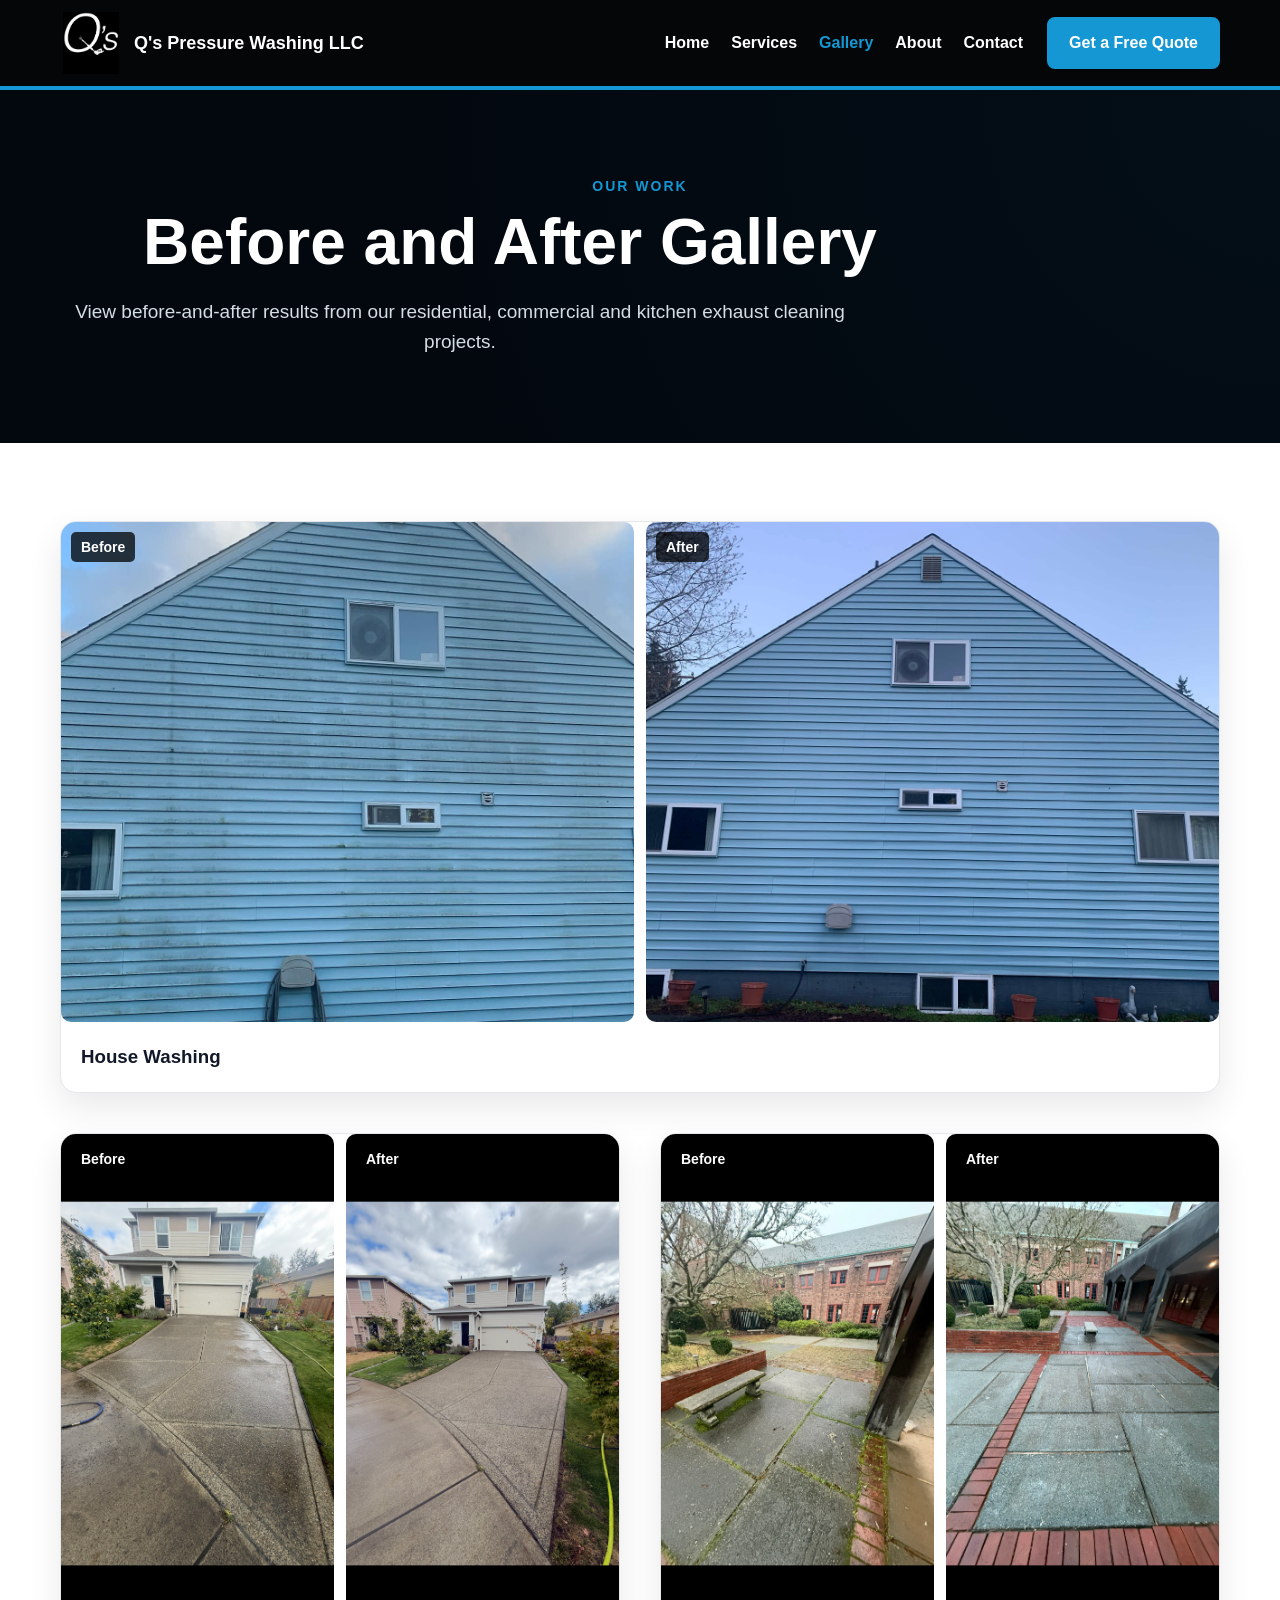
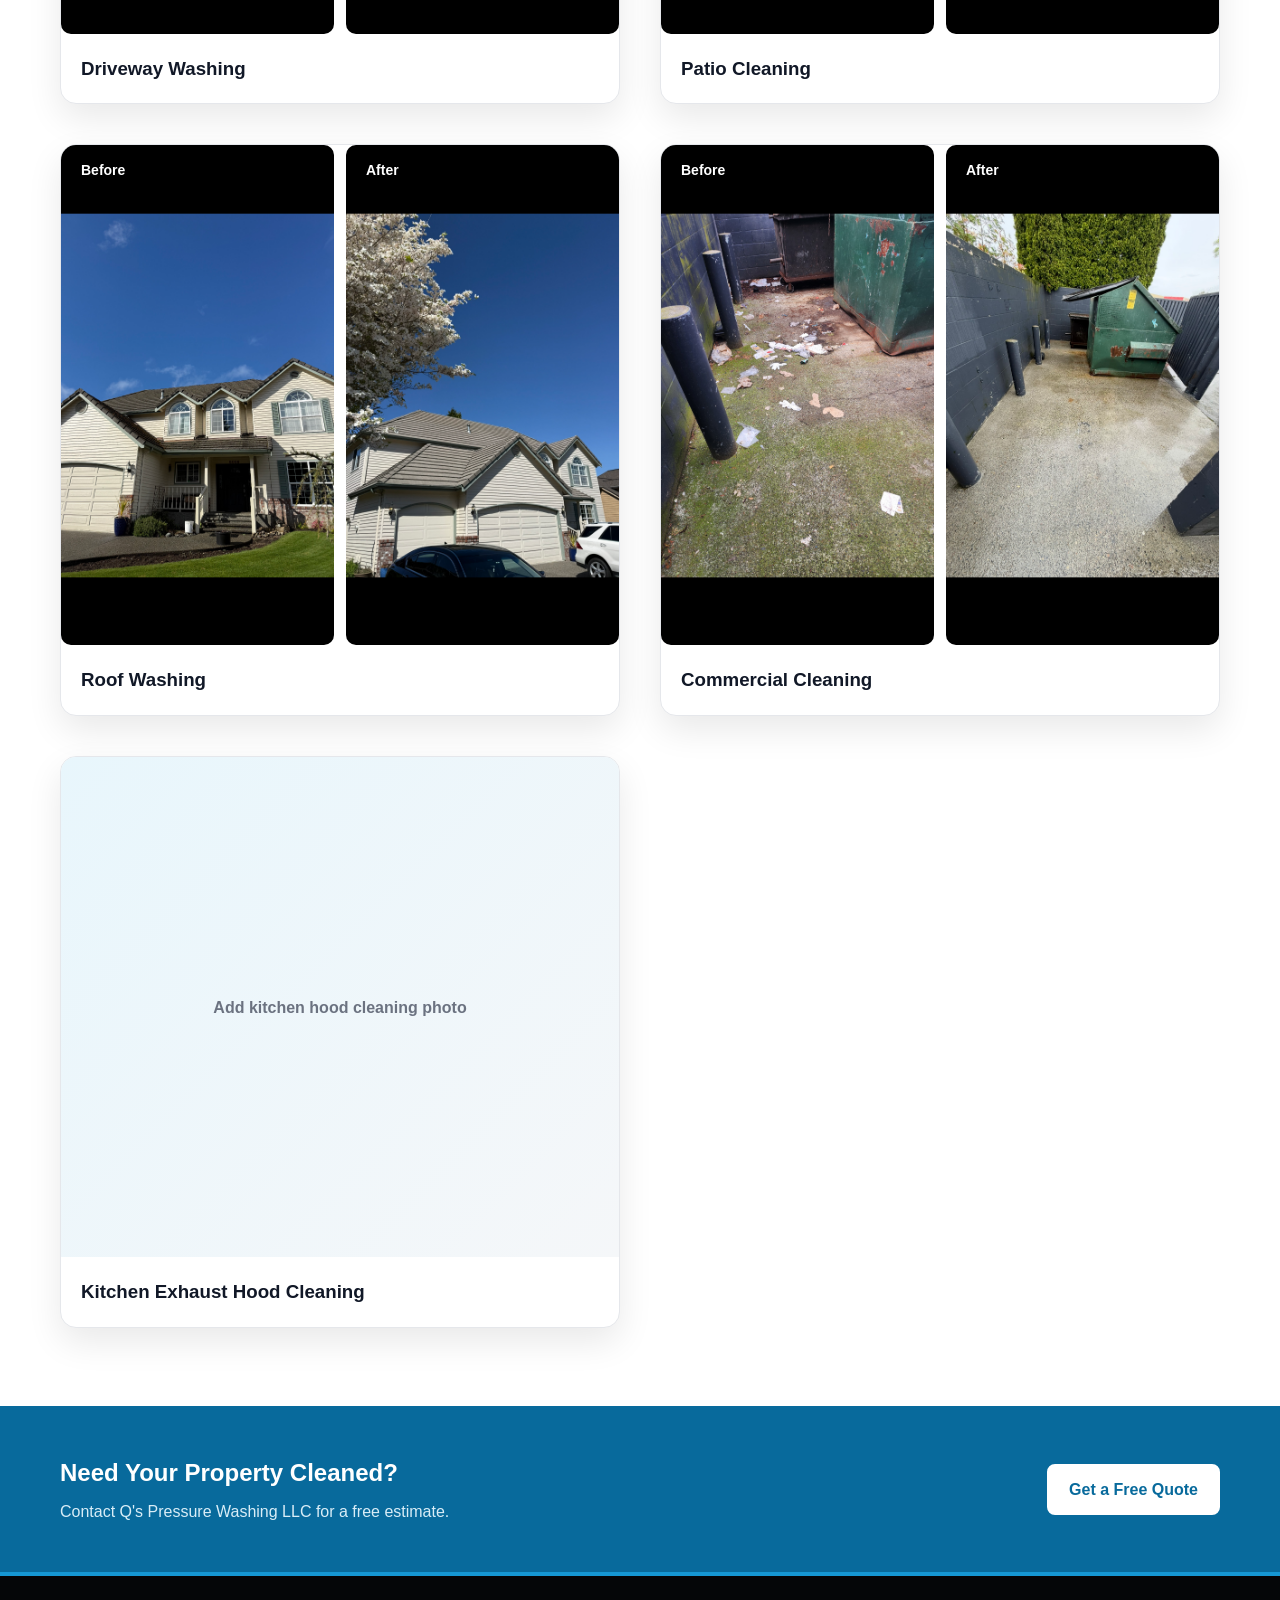
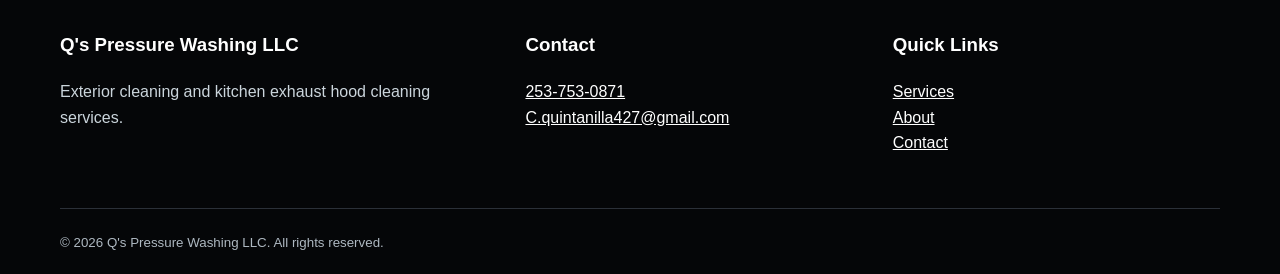
==== commit 2f665b57: "update pathj for com photos" ====
--- a/gallery.html
+++ b/gallery.html
@@ -192,7 +192,7 @@
 
               <div class="photo">
                 <img
-                  src="images/before-after/comBefore.jpg"
+                  src="images/commercial/comBefore.jpg"
                   alt="Commercial property before pressure washing"
                 />
                 <span>Before</span>
@@ -200,7 +200,7 @@
 
               <div class="photo">
                 <img
-                  src="images/before-after/comAfter.jpg"
+                  src="images/commercial/comAfter.jpg"
                   alt="Commercial property after pressure washing"
                 />
                 <span>After</span>
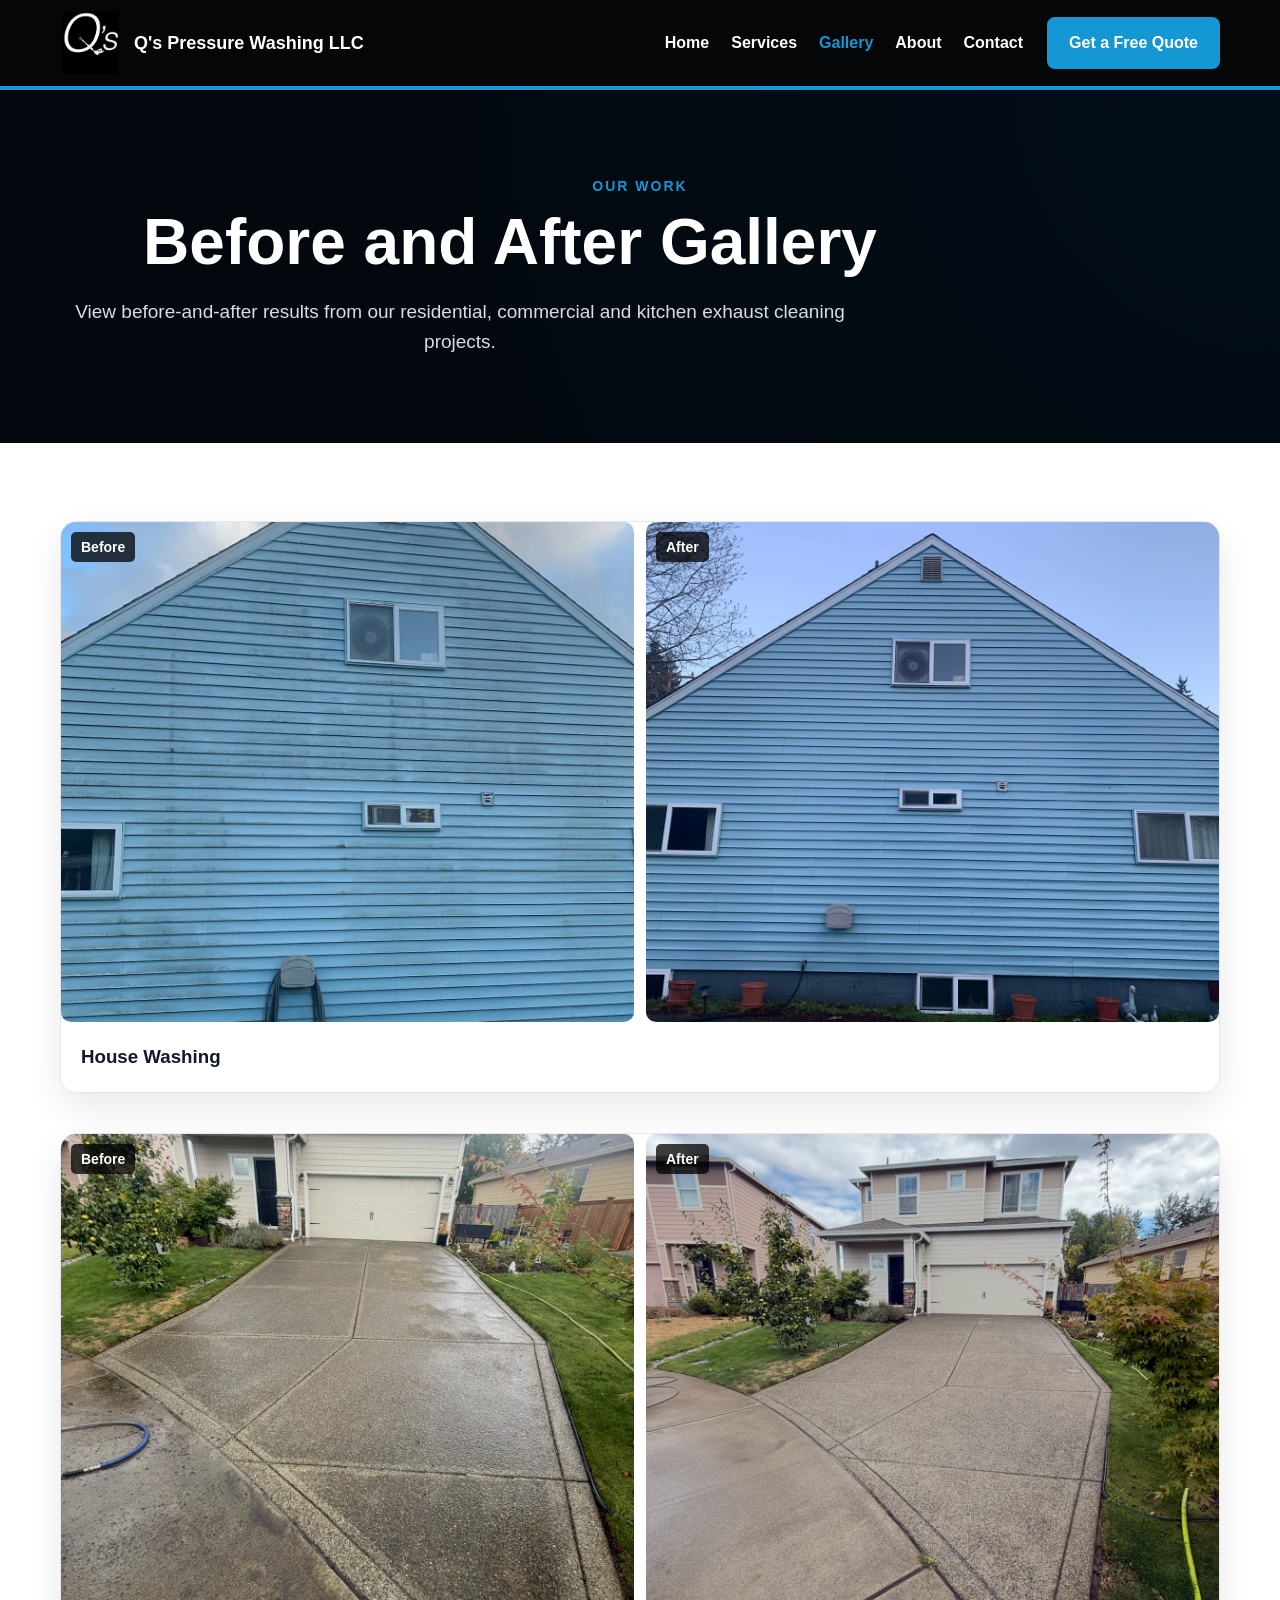
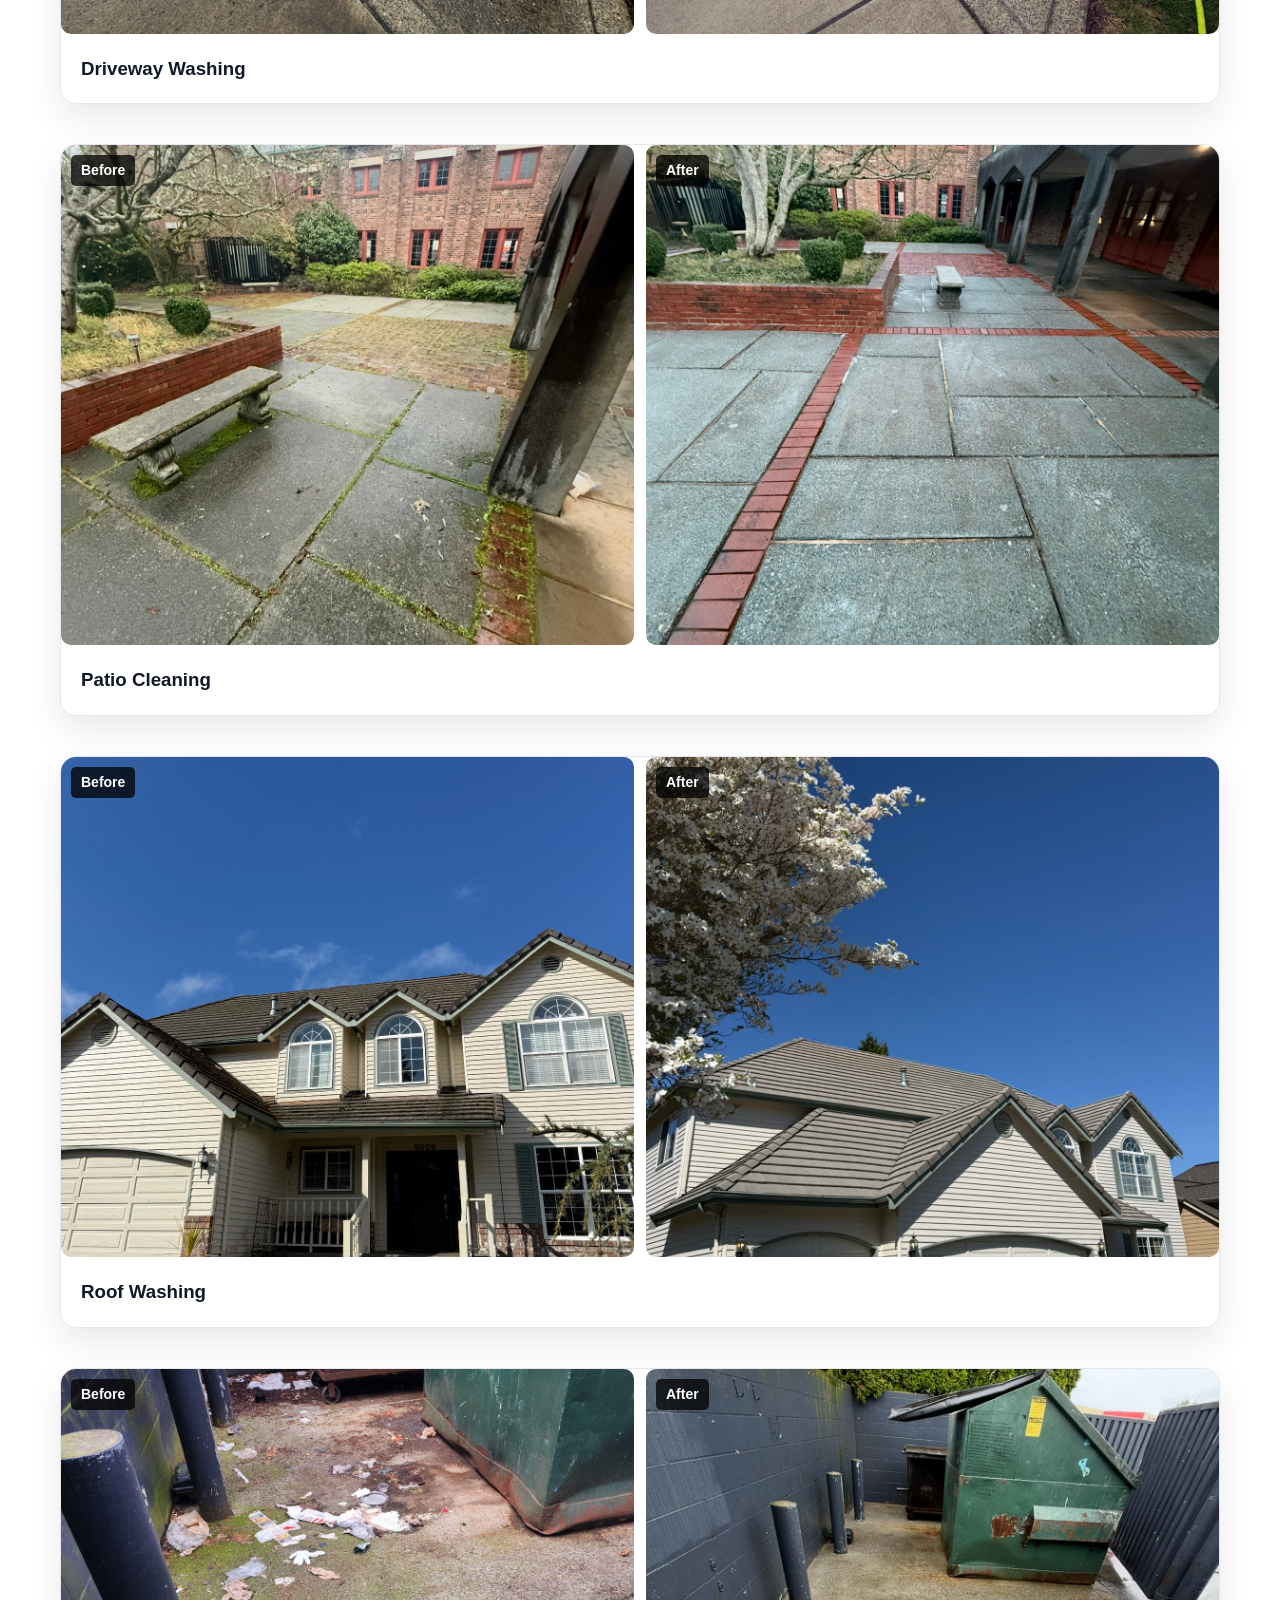
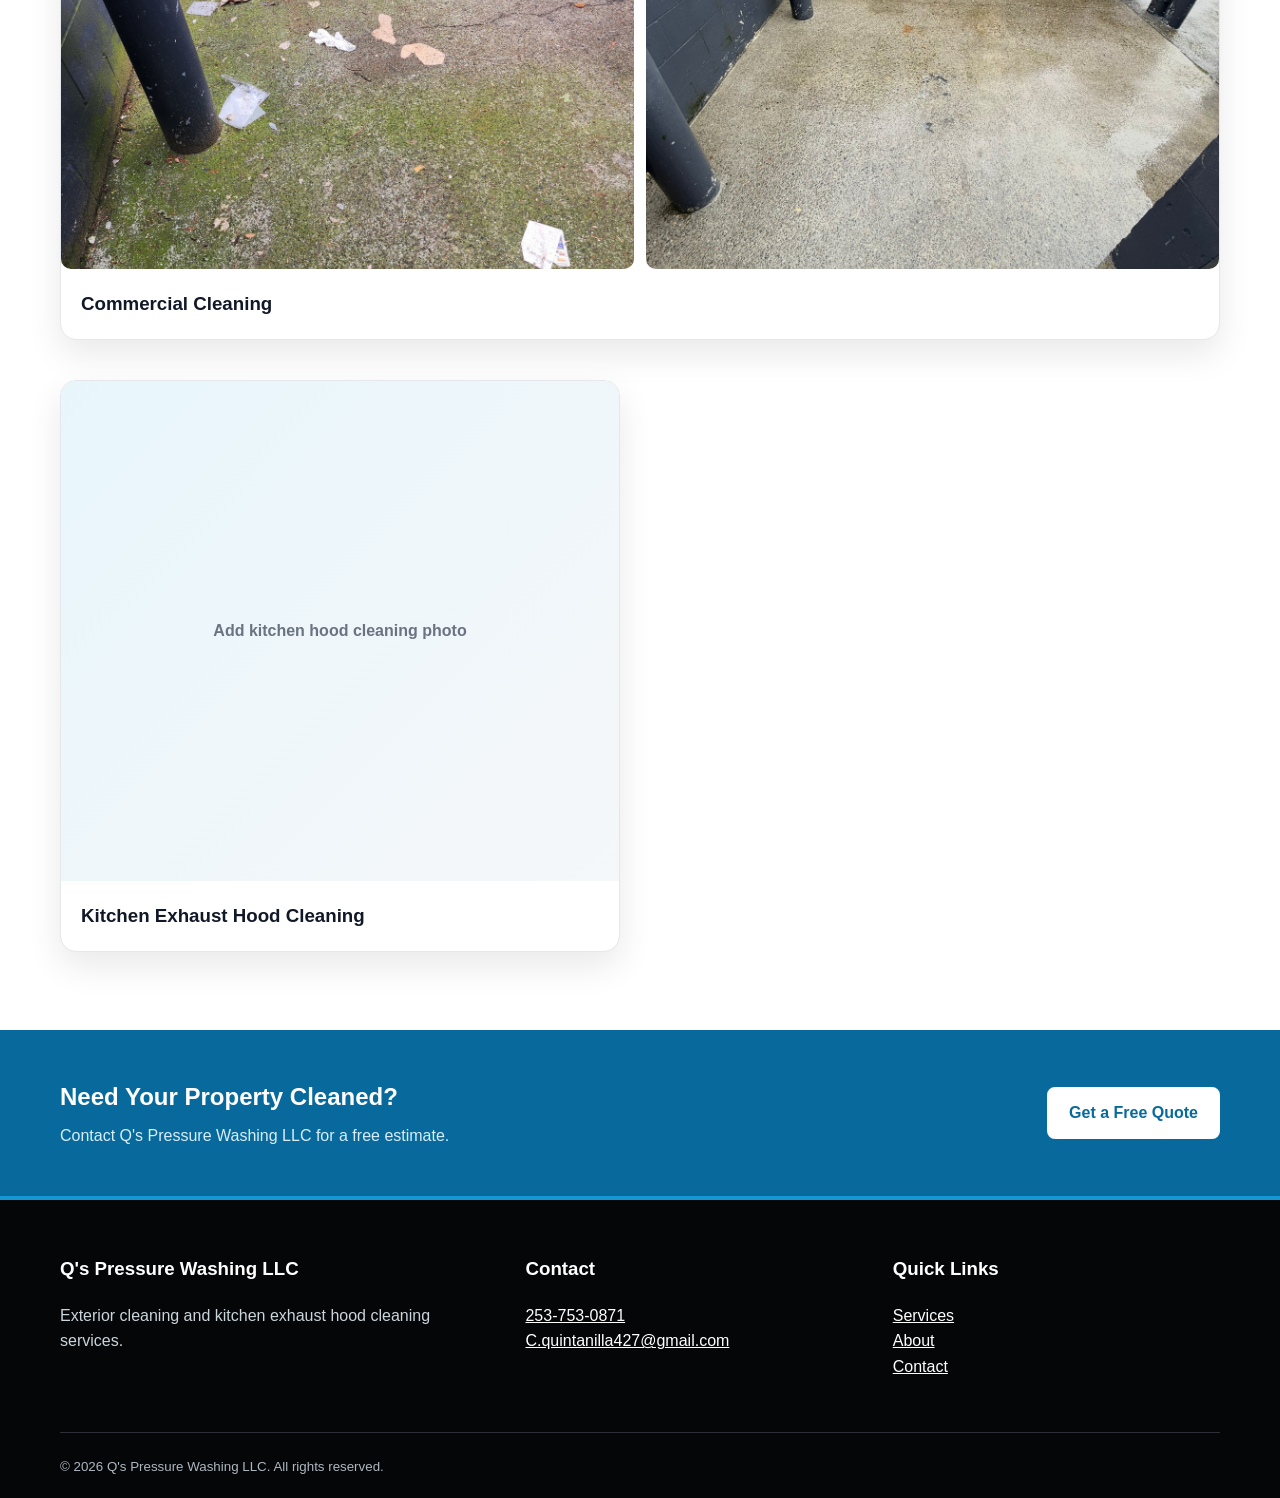
==== commit 1ce8806d: "new class for gallery width" ====
--- a/gallery.html
+++ b/gallery.html
@@ -70,7 +70,7 @@
 
           <!-- House Washing -->
 
-          <article class="gallery-card">
+          <article class="gallery-card full-width">
 
             <div class="before-after">
 
@@ -99,7 +99,7 @@
 
           <!-- Driveway Washing -->
 
-          <article class="gallery-card">
+          <article class="gallery-card full-width">
 
             <div class="before-after">
 
@@ -128,7 +128,7 @@
 
           <!-- Patio Washing -->
 
-          <article class="gallery-card">
+          <article class="gallery-card full-width">
 
             <div class="before-after">
 
@@ -157,7 +157,7 @@
 
           <!-- Roof Washing -->
 
-          <article class="gallery-card">
+          <article class="gallery-card full-width">
 
             <div class="before-after">
 
@@ -186,7 +186,7 @@
 
           <!-- Commercial Washing -->
 
-          <article class="gallery-card">
+          <article class="gallery-card full-width">
 
             <div class="before-after">
 
--- a/styles.css
+++ b/styles.css
@@ -448,7 +448,7 @@
   grid-template-columns: repeat(2, minmax(0, 1fr));
   gap: 40px;
 }
-.gallery-card:first-child {
+.gallery-card.full-width {
     grid-column: 1 / -1;
 }
 
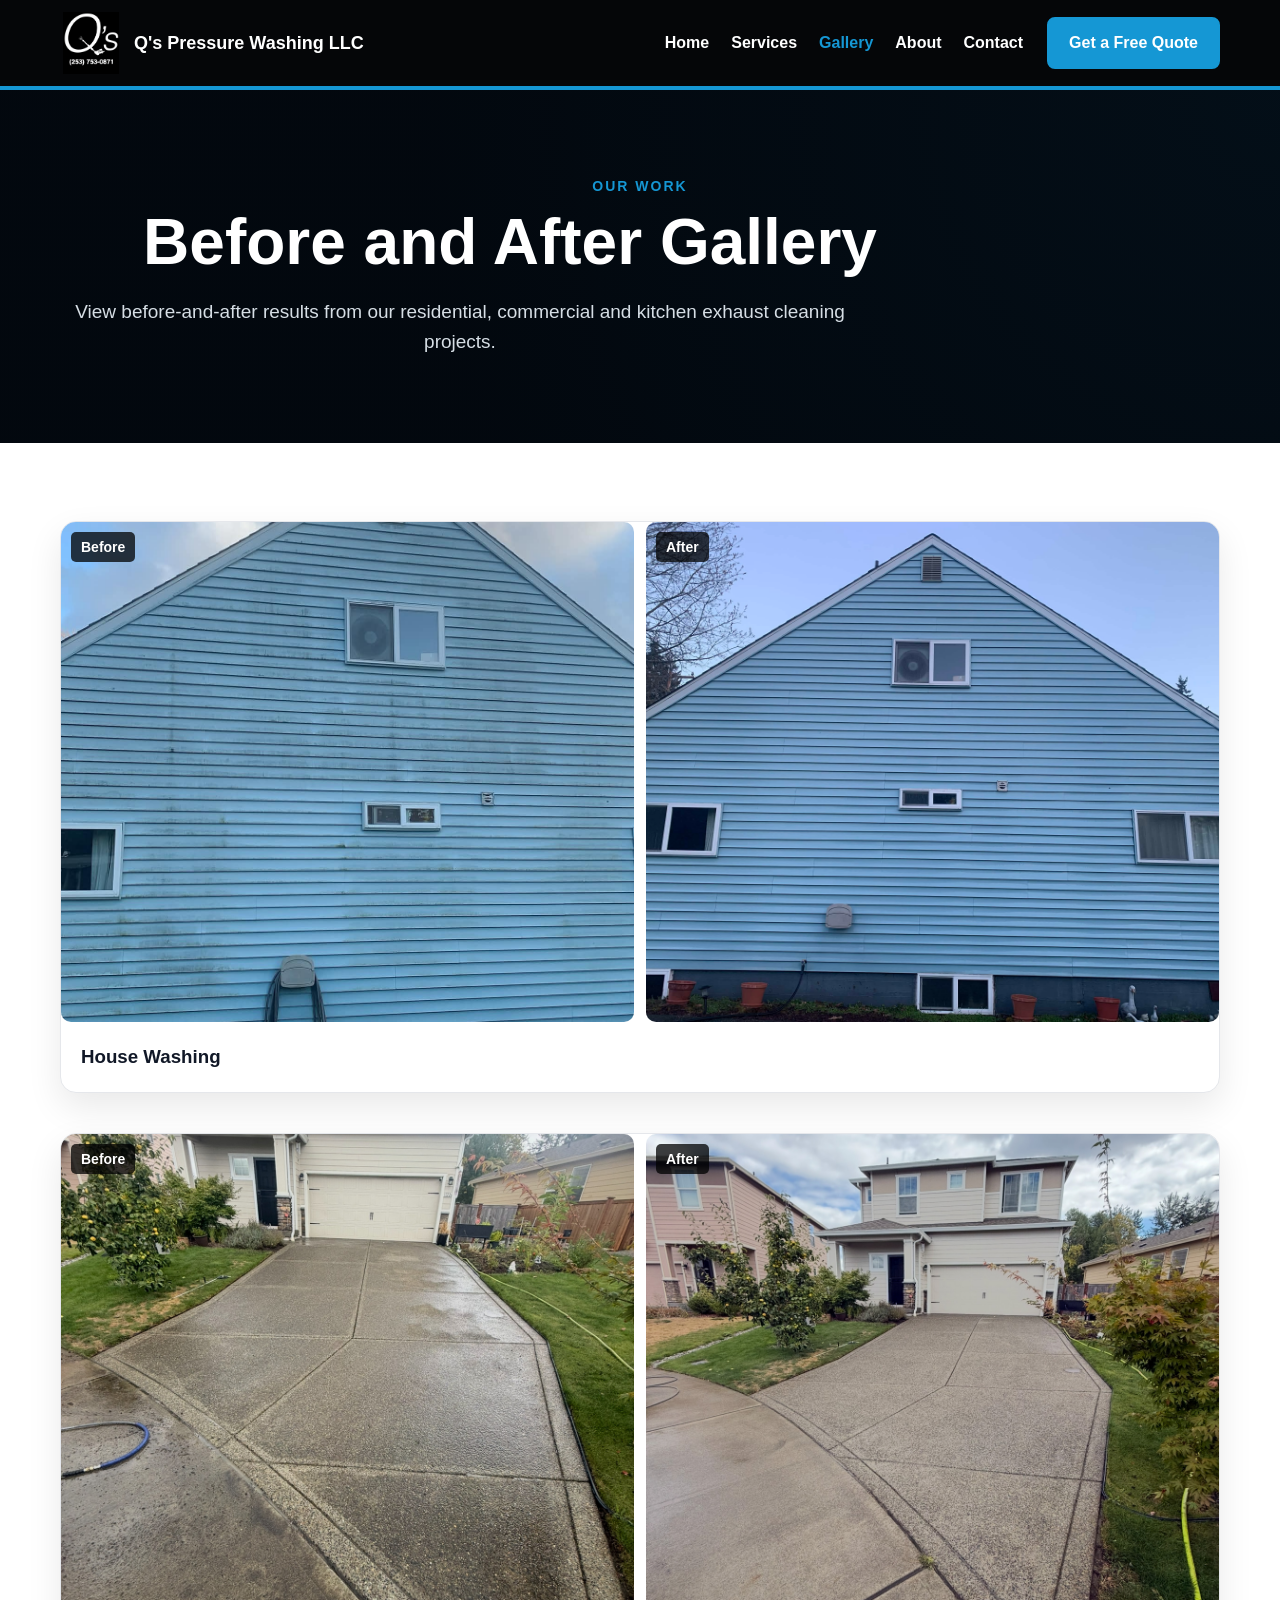
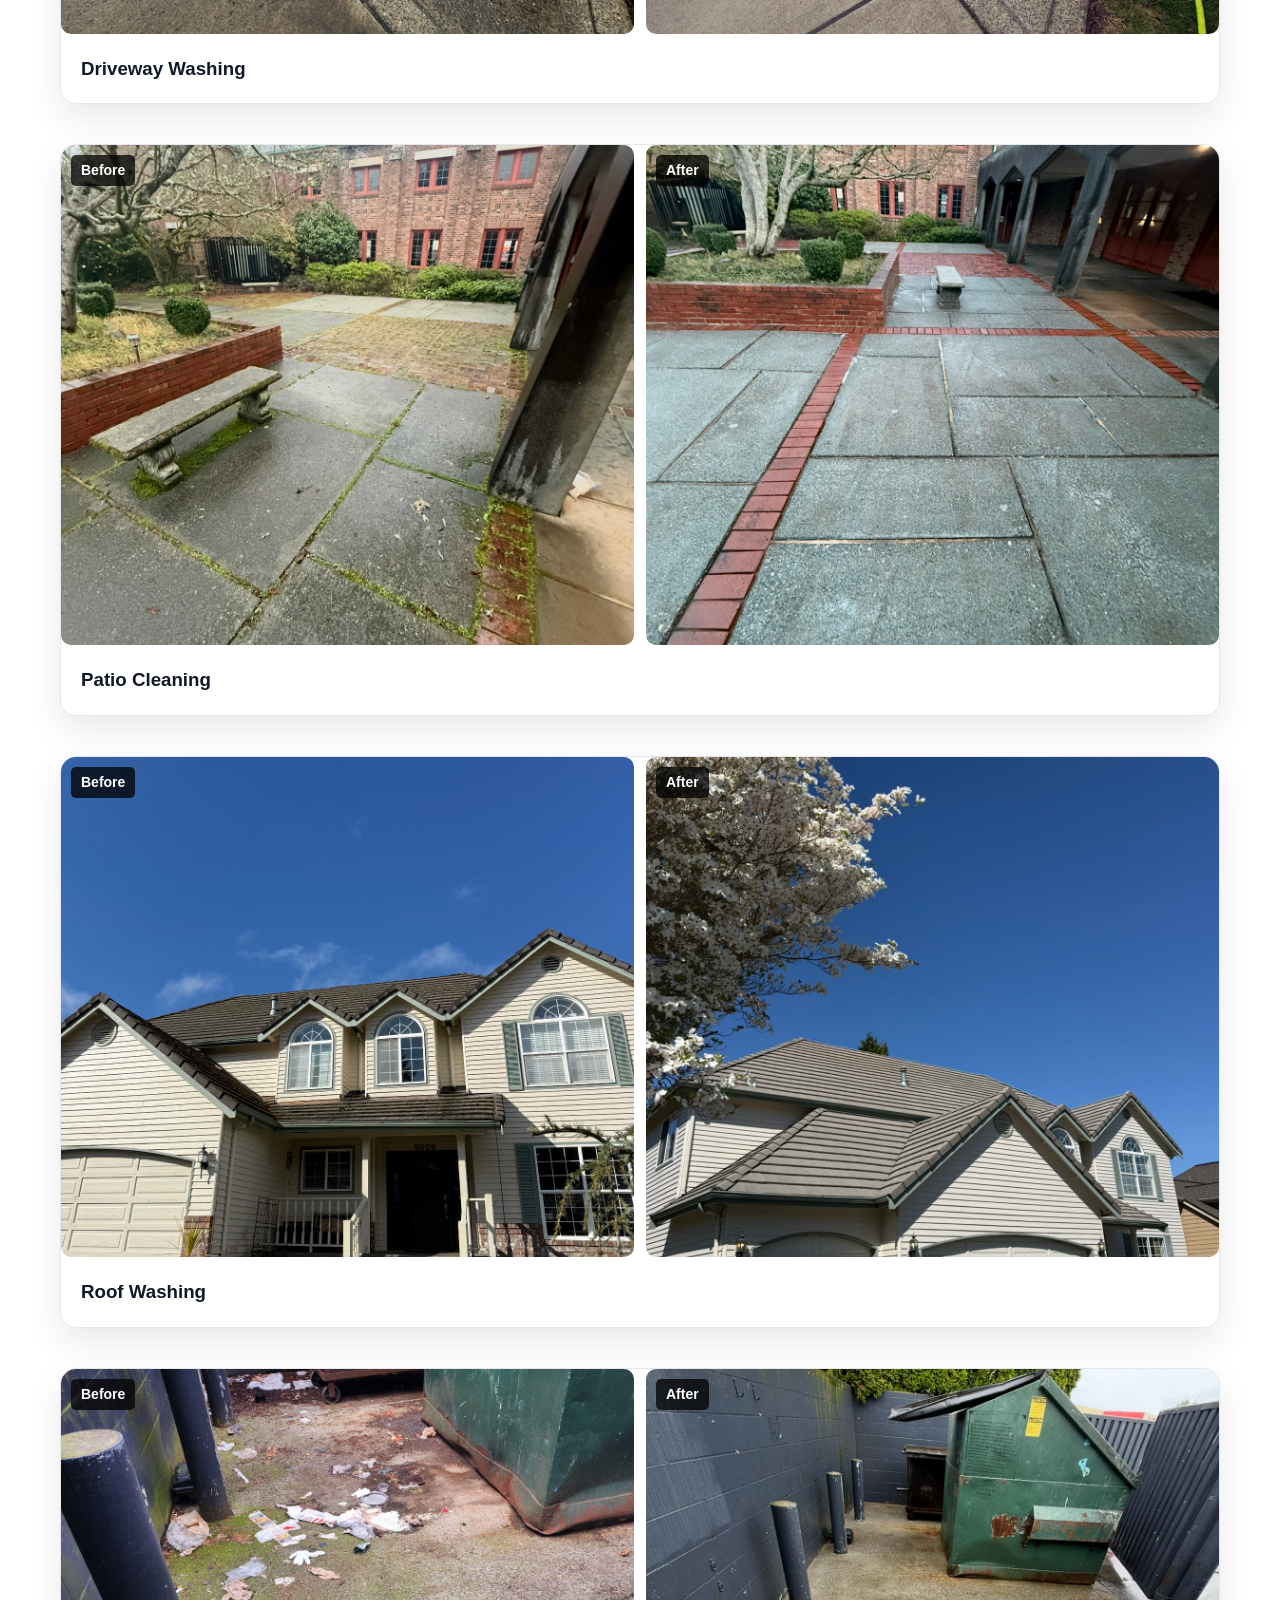
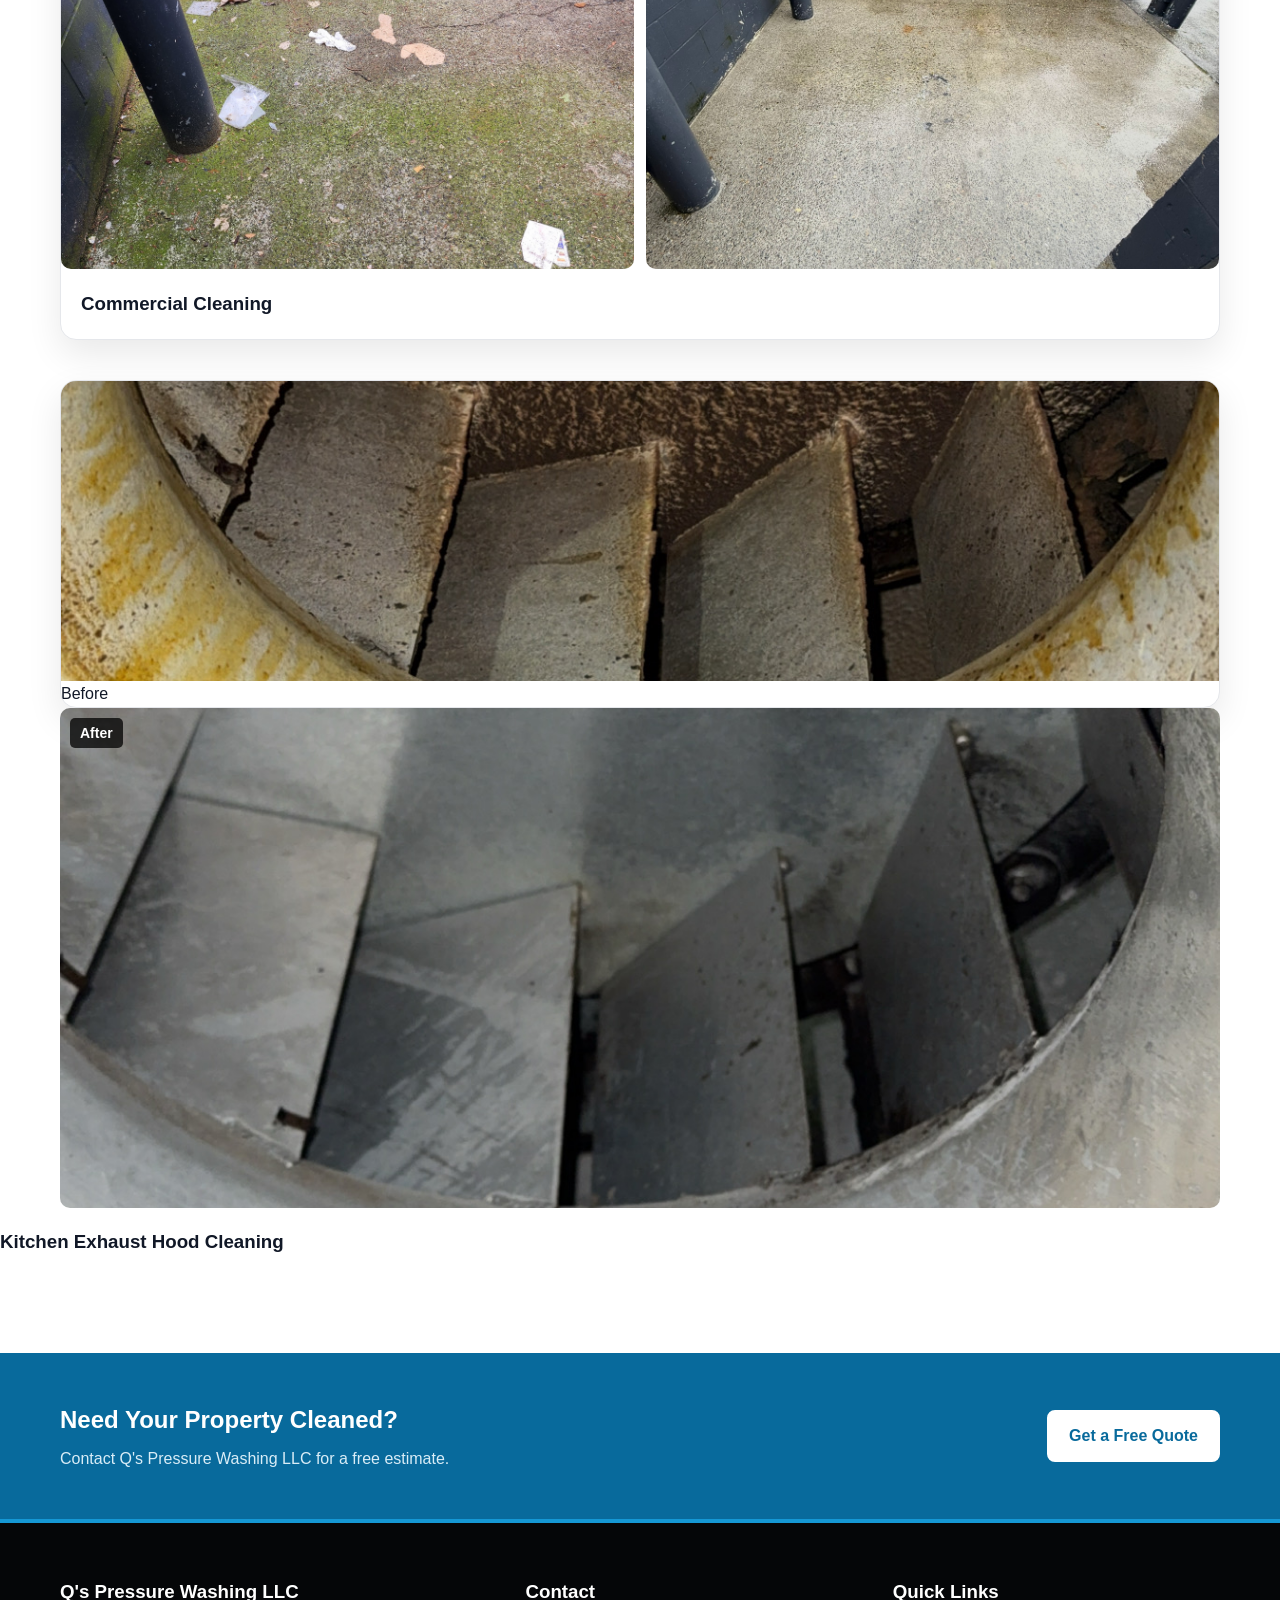
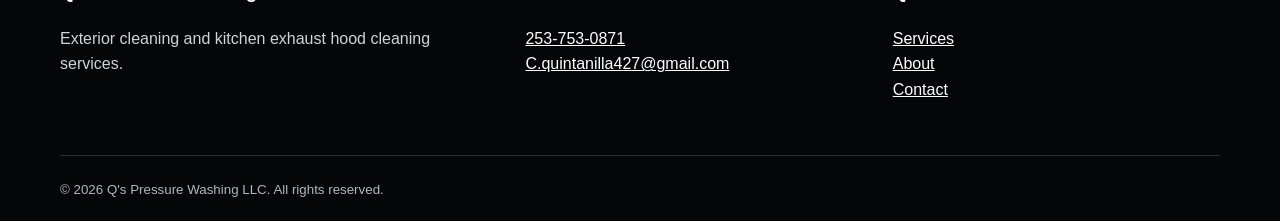
==== commit 5d6e0977: "updating kitchen hood cleaning photos before after" ====
--- a/gallery.html
+++ b/gallery.html
@@ -215,10 +215,26 @@
 
           <!-- Hood Cleaning -->
 
-          <article class="gallery-card">
-
-            <div class="gallery-placeholder">
-              Add kitchen hood cleaning photo
+          <article class="gallery-card full-width">
+
+            <div class="before-after">
+
+              </div class="photo">
+                <img
+                  src="images/before-after/hoodBefore.jpg"
+                  alt="Kitchen exhaust hood before cleaning"
+                />
+                <span>Before</span>
+              </div>
+
+              <div class="photo">
+                <img
+                  src="images/before-after/hoodAfter.jpg"
+                  alt="Kitchen exhaust hood after cleaning"
+                />
+                <span>After</span>
+              </div>
+              
             </div>
 
             <h3>Kitchen Exhaust Hood Cleaning</h3>
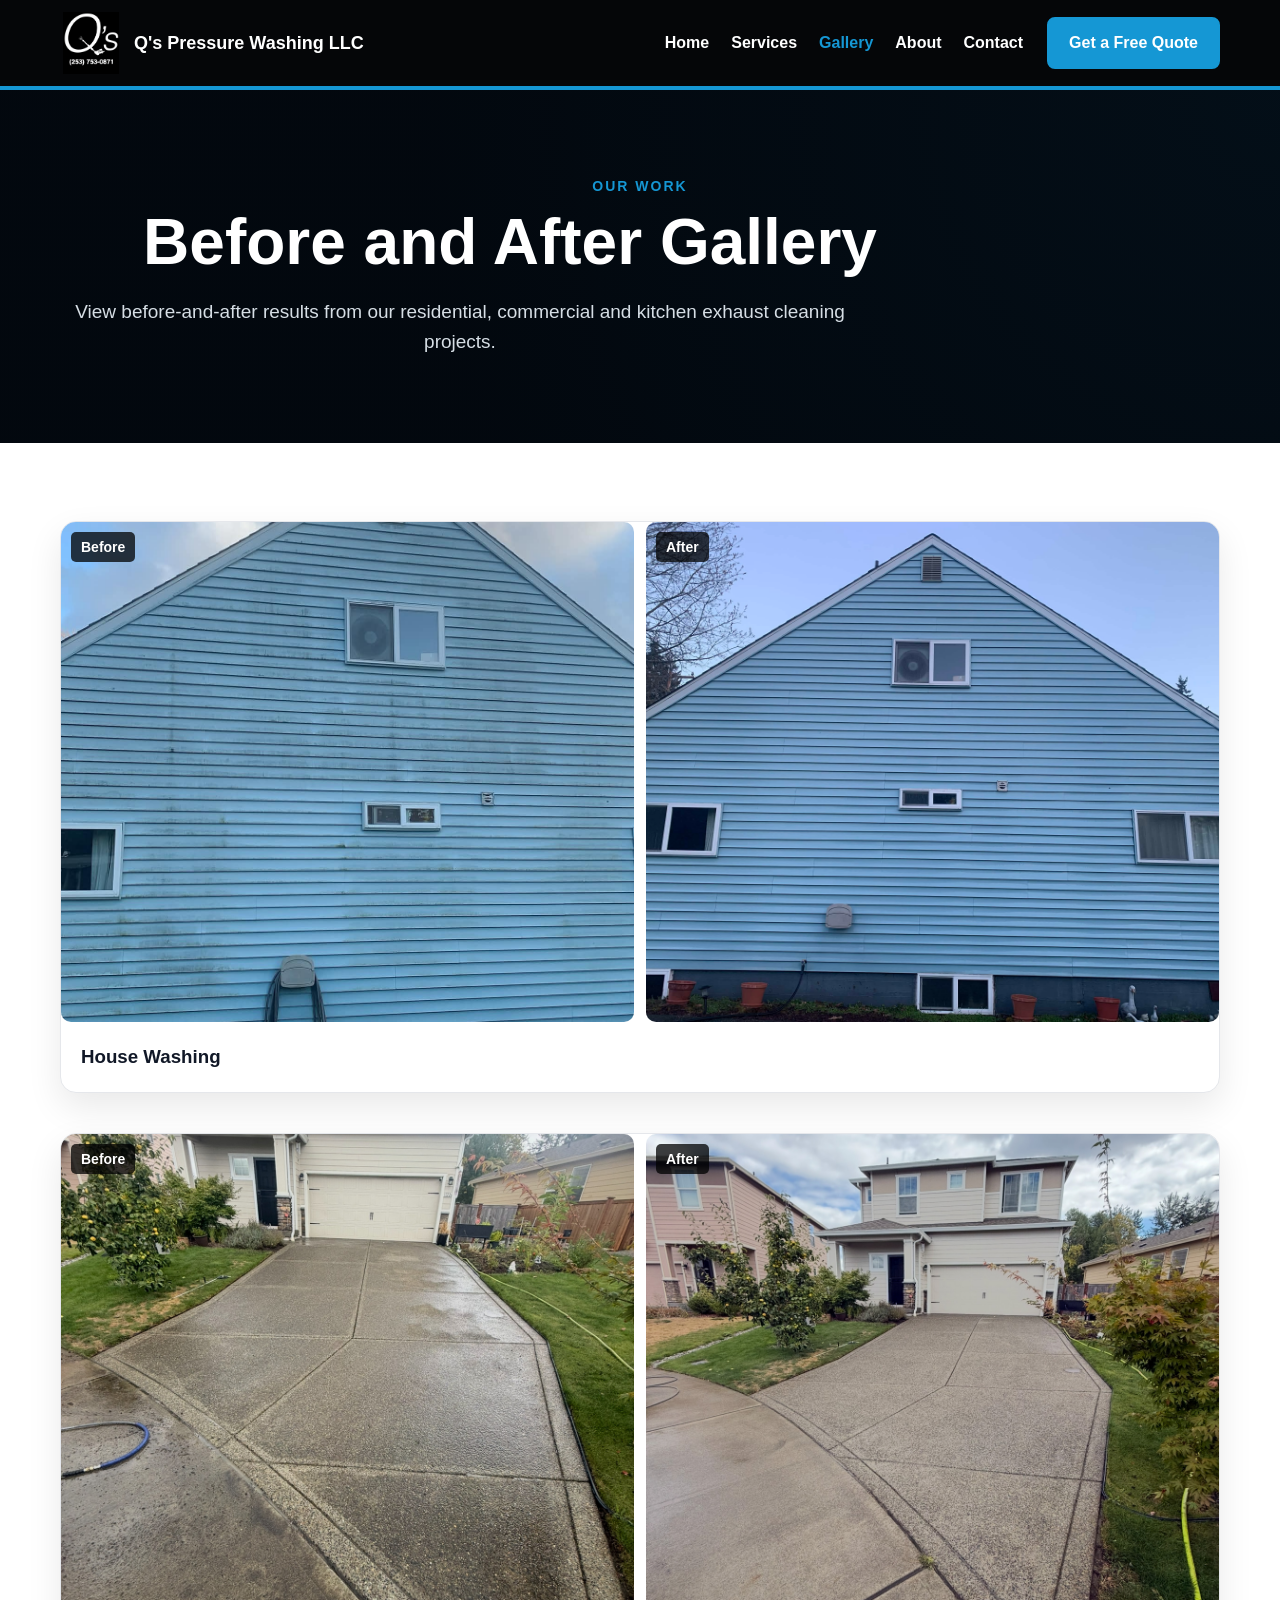
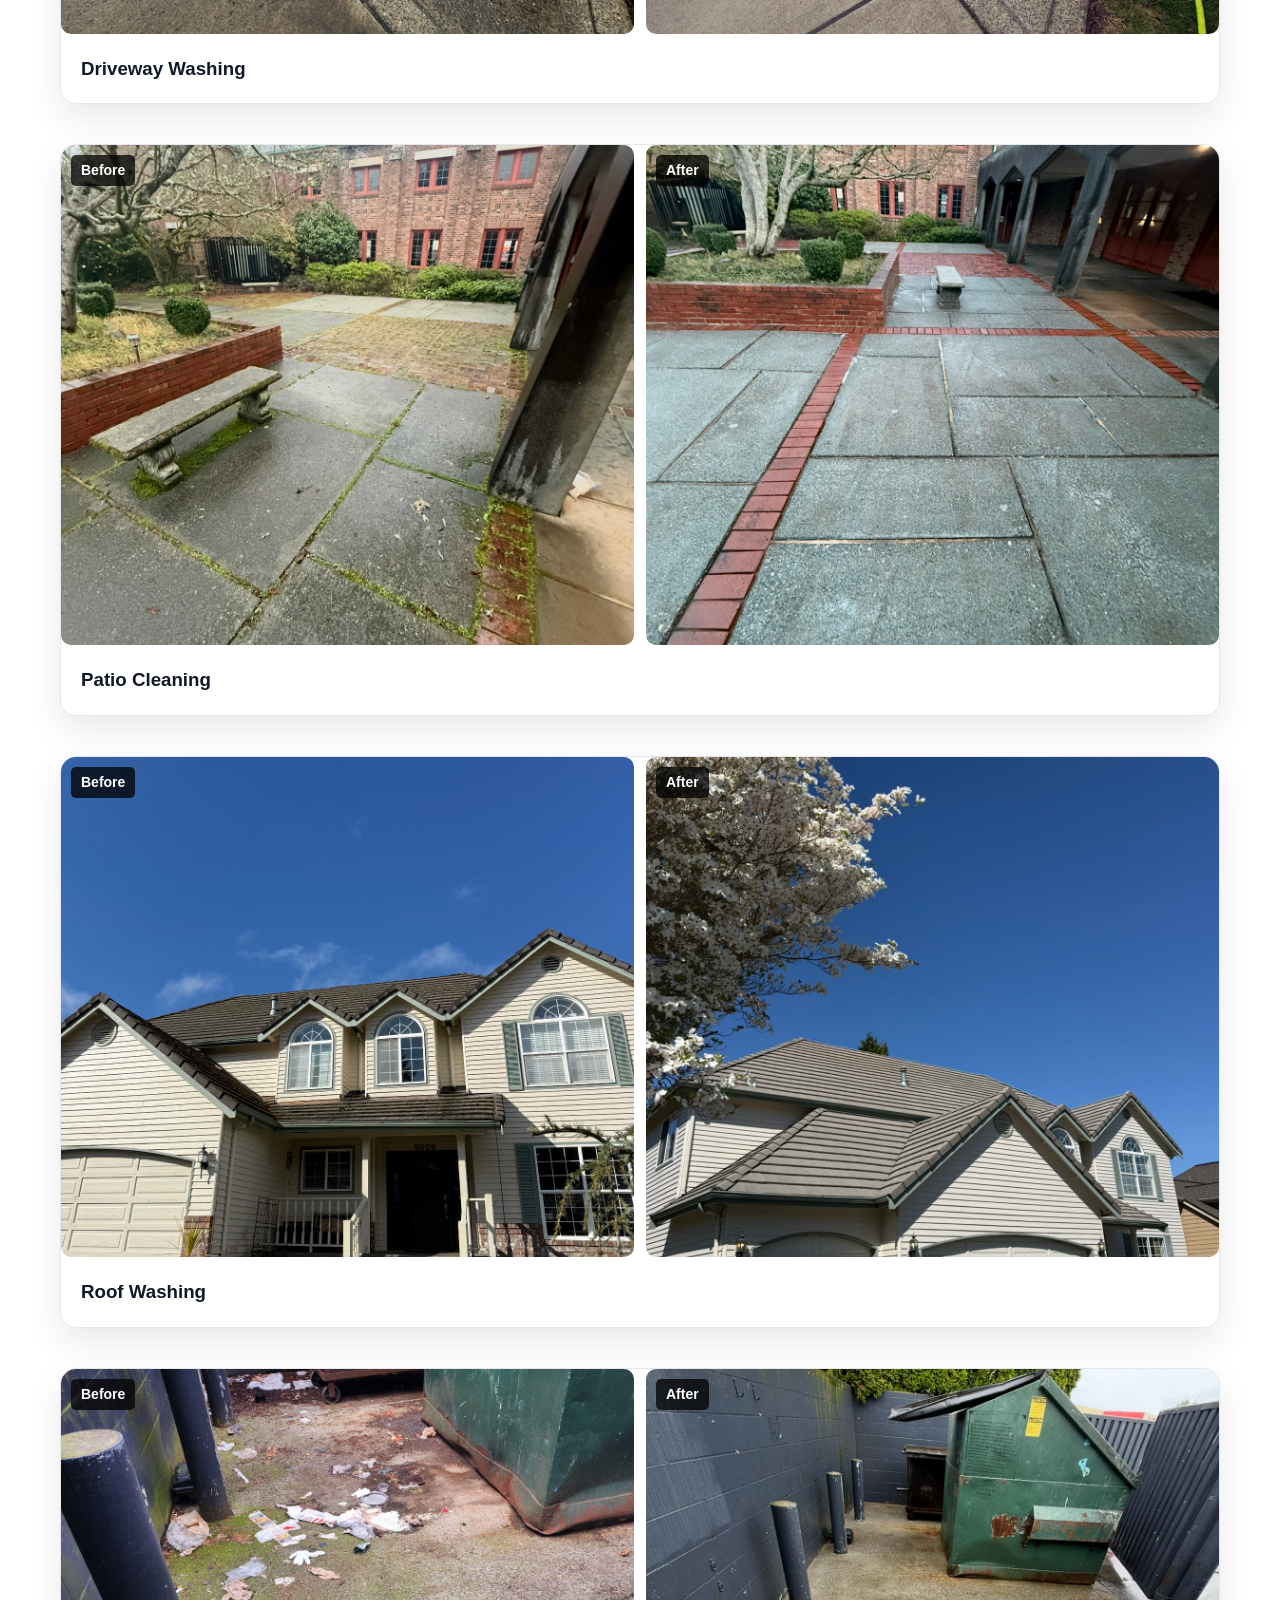
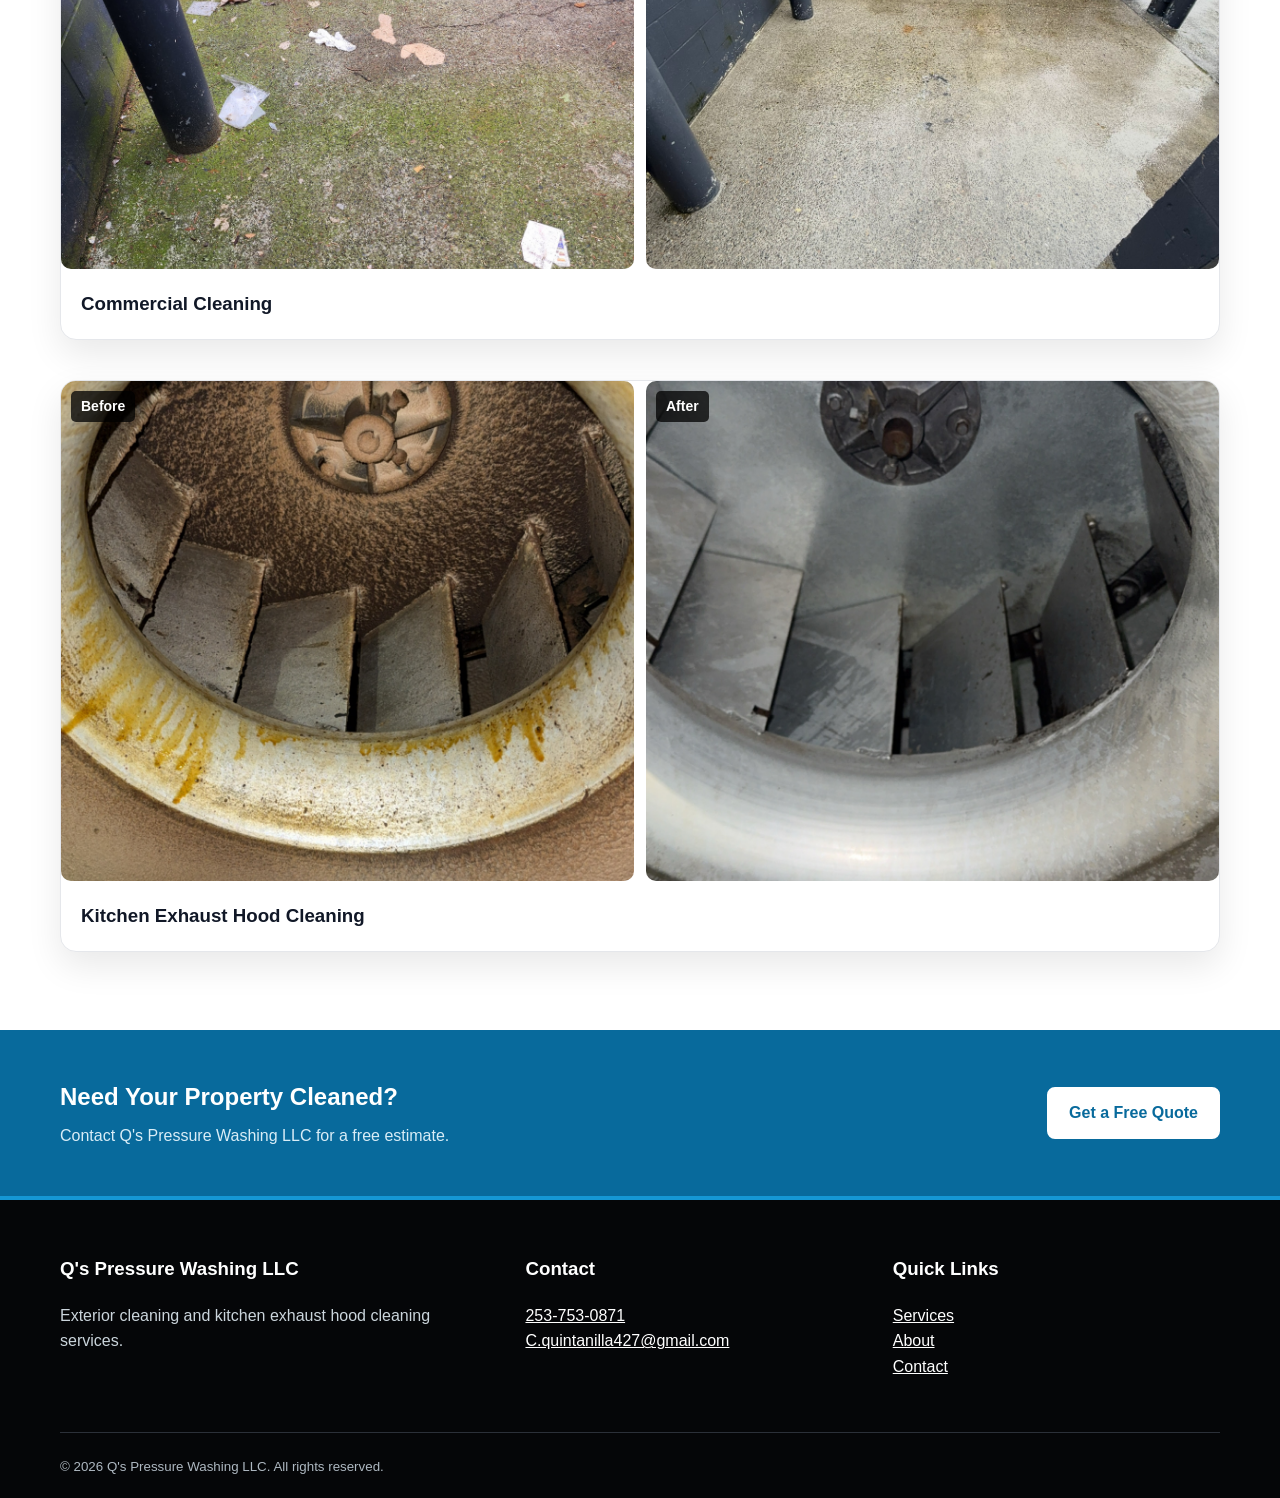
==== commit 6f3f9c78: "small edit to code for before after hood cleaning" ====
--- a/gallery.html
+++ b/gallery.html
@@ -219,7 +219,7 @@
 
             <div class="before-after">
 
-              </div class="photo">
+              <div class="photo">
                 <img
                   src="images/before-after/hoodBefore.jpg"
                   alt="Kitchen exhaust hood before cleaning"
